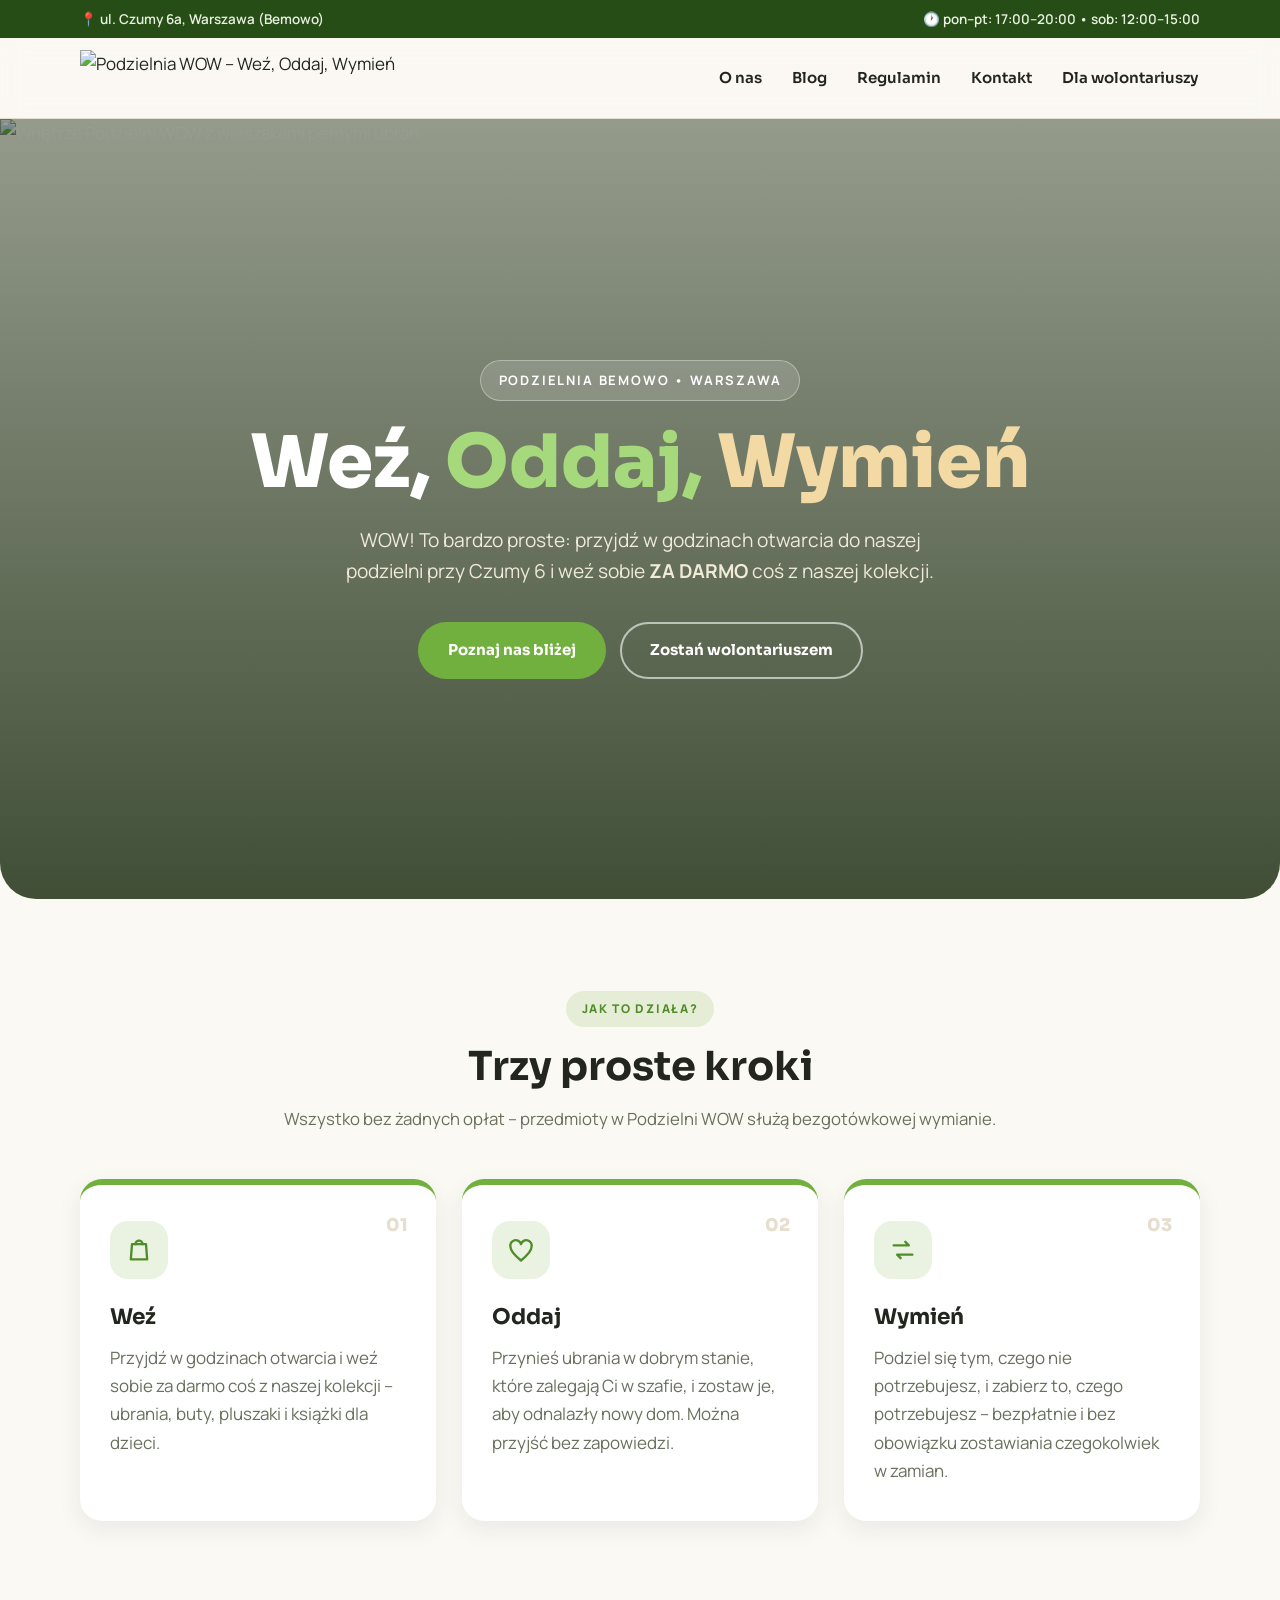
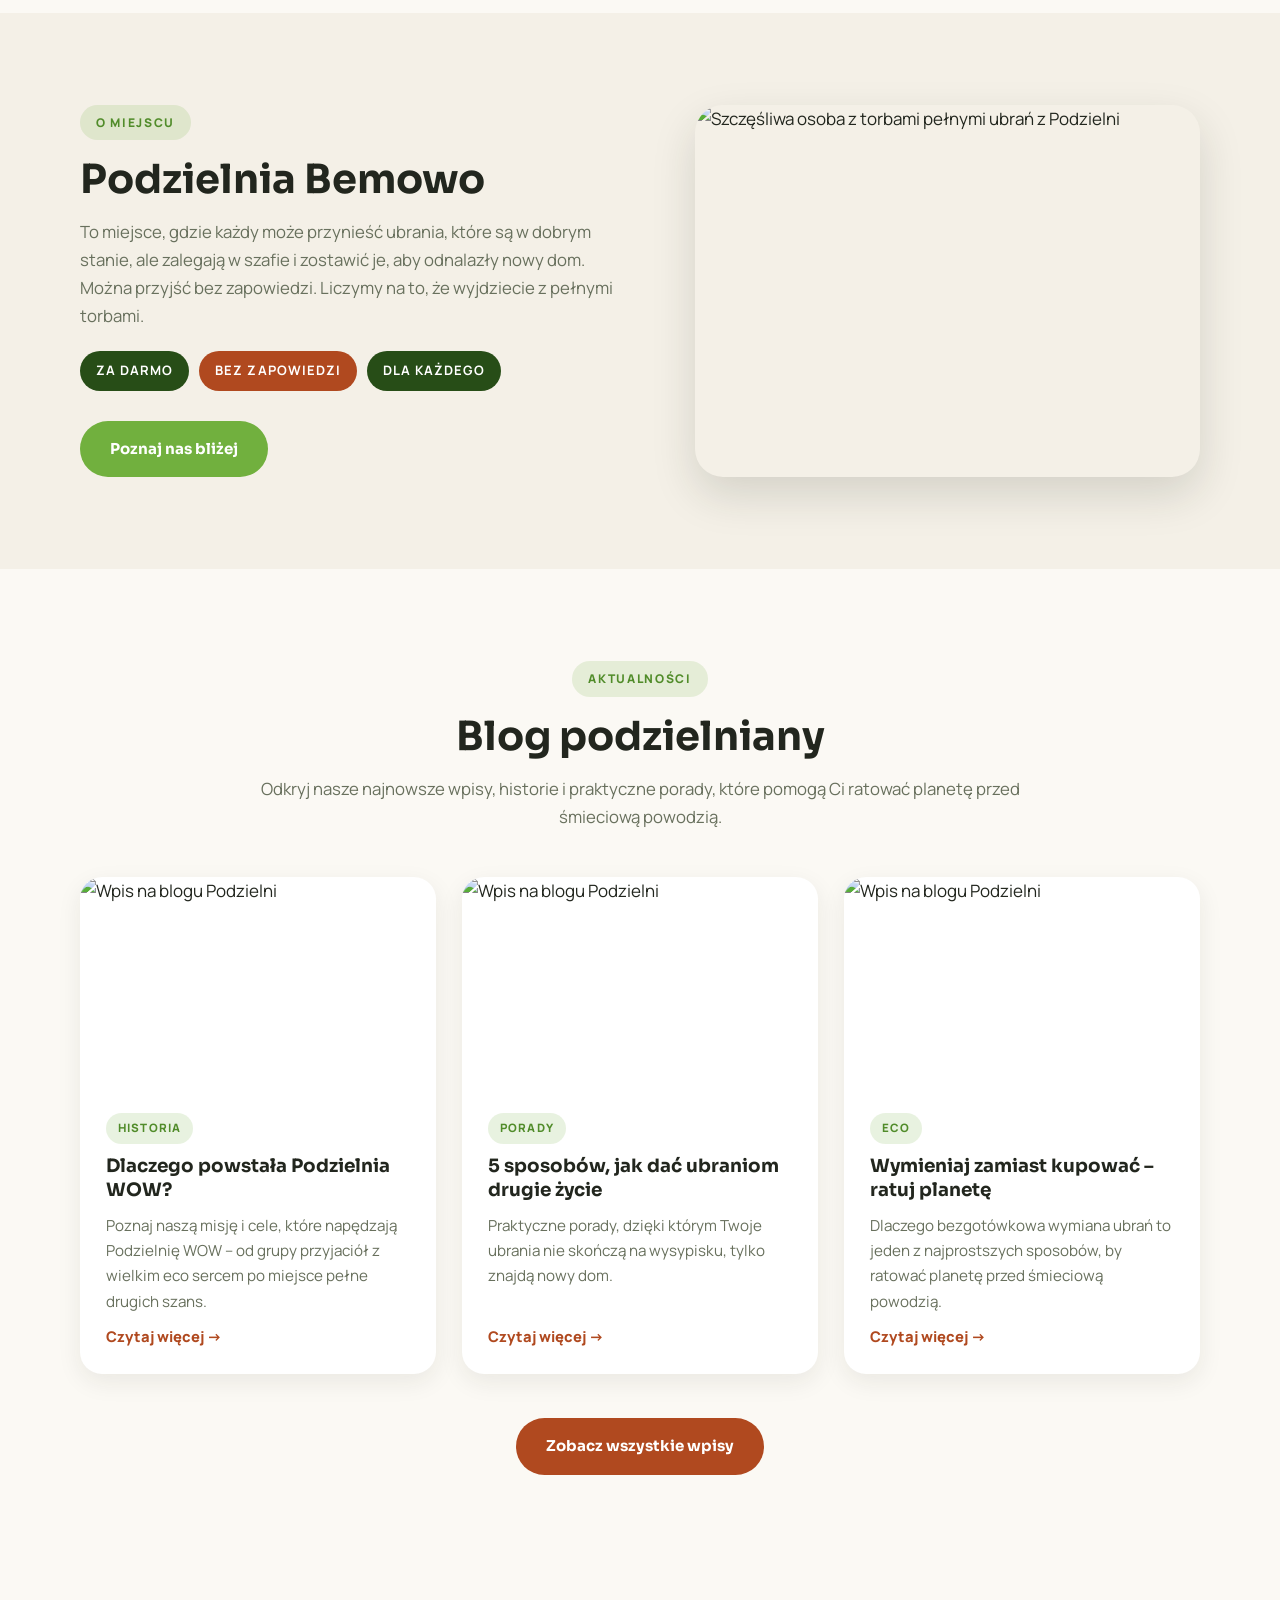
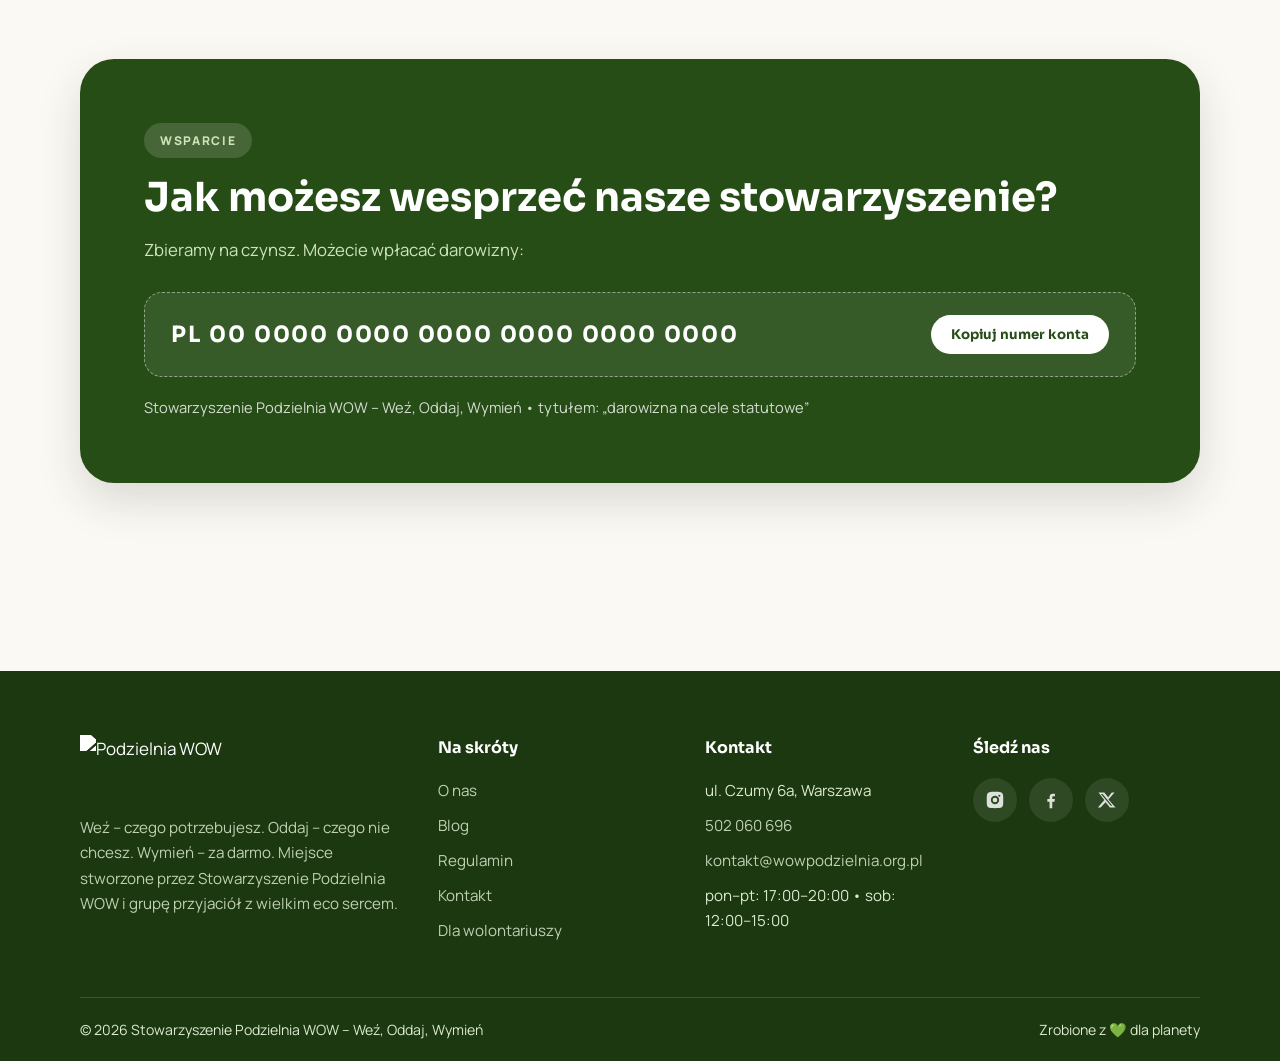
==== index.html @ 97d984e1 "Create index.html" ====
<!DOCTYPE html>
<html lang="pl">
<head>
<meta charset="UTF-8">
<meta name="viewport" content="width=device-width, initial-scale=1.0">
<title>Podzielnia WOW – Weź, Oddaj, Wymień | Warszawa Bemowo</title>
<meta name="description" content="Podzielnia WOW przy ul. Czumy 6 w Warszawie. Przynieś ubrania w dobrym stanie lub weź sobie za darmo coś z naszej kolekcji. Weź, Oddaj, Wymień!">
<meta property="og:title" content="Podzielnia WOW – Weź, Oddaj, Wymień">
<meta property="og:description" content="Wymieniaj się ubraniami za darmo w Warszawie. Ul. Czumy 6a, Bemowo.">
<meta property="og:image" content="Podzielnialogo.png">
<link rel="icon" type="image/png" href="Podzielnialogo.png">
<link rel="preconnect" href="https://fonts.googleapis.com">
<link rel="preconnect" href="https://fonts.gstatic.com" crossorigin>
<link href="https://fonts.googleapis.com/css2?family=Manrope:wght@400;500;600;700;800&family=Sora:wght@400;600;700;800&display=swap" rel="stylesheet">
<link rel="stylesheet" href="style.css">
</head>
<body>

<div class="topbar"><div class="container topbar-inner">
  <span>📍 ul. Czumy 6a, Warszawa (Bemowo)</span>
  <span>🕐 pon–pt: 17:00–20:00 • sob: 12:00–15:00</span>
</div></div>

<header class="header" id="header"><div class="container header-inner">
  <a class="brand" href="index.html"><img src="Podzielnialogo.png" alt="Podzielnia WOW – Weź, Oddaj, Wymień"></a>
  <nav class="nav" id="nav">
    <a href="o-nas.html">O nas</a>
    <a href="blog.html">Blog</a>
    <a href="regulamin.html">Regulamin</a>
    <a href="kontakt.html">Kontakt</a>
    <a href="wolontariusze.html">Dla wolontariuszy</a>
  </nav>
  <button class="burger" id="burger" aria-label="Otwórz menu" aria-expanded="false"><span></span><span></span><span></span></button>
</div></header>

<section class="hero">
  <div class="hero-bg"><img src="pz1.png" alt="Wnętrze Podzielni WOW z wieszakami pełnymi ubrań"></div>
  <div class="hero-content">
    <span class="kicker">Podzielnia Bemowo • Warszawa</span>
    <h1><span class="w1">Weź,</span> <span class="w2">Oddaj,</span> <span class="w3">Wymień</span></h1>
    <p>WOW! To bardzo proste: przyjdź w godzinach otwarcia do naszej podzielni przy Czumy 6 i weź sobie <strong>ZA DARMO</strong> coś z naszej kolekcji.</p>
    <div class="hero-actions">
      <a class="btn btn-green" href="o-nas.html">Poznaj nas bliżej</a>
      <a class="btn btn-ghost" href="wolontariusze.html">Zostań wolontariuszem</a>
    </div>
  </div>
</section>

<section class="section"><div class="container">
  <div class="section-head center" data-reveal>
    <span class="eyebrow">Jak to działa?</span>
    <h2>Trzy proste kroki</h2>
    <p class="lead">Wszystko bez żadnych opłat – przedmioty w Podzielni WOW służą bezgotówkowej wymianie.</p>
  </div>
  <div class="steps">
    <article class="step" data-reveal><span class="no">01</span>
      <div class="ico"><svg viewBox="0 0 24 24" fill="none" stroke-width="2" stroke-linecap="round" stroke-linejoin="round"><path d="M6 7h12l1 13H5L6 7z"/><path d="M9 7a3 3 0 0 1 6 0"/></svg></div>
      <h3>Weź</h3><p>Przyjdź w godzinach otwarcia i weź sobie za darmo coś z naszej kolekcji – ubrania, buty, pluszaki i książki dla dzieci.</p>
    </article>
    <article class="step" data-reveal style="--d:.12s"><span class="no">02</span>
      <div class="ico"><svg viewBox="0 0 24 24" fill="none" stroke-width="2" stroke-linecap="round" stroke-linejoin="round"><path d="M12 21C7 17 3 13.5 3 9.5A4.5 4.5 0 0 1 12 7a4.5 4.5 0 0 1 9 2.5c0 4-4 7.5-9 11.5z"/></svg></div>
      <h3>Oddaj</h3><p>Przynieś ubrania w dobrym stanie, które zalegają Ci w szafie, i zostaw je, aby odnalazły nowy dom. Można przyjść bez zapowiedzi.</p>
    </article>
    <article class="step" data-reveal style="--d:.24s"><span class="no">03</span>
      <div class="ico"><svg viewBox="0 0 24 24" fill="none" stroke-width="2" stroke-linecap="round" stroke-linejoin="round"><path d="M4 8h13l-3-3M20 16H7l3 3"/></svg></div>
      <h3>Wymień</h3><p>Podziel się tym, czego nie potrzebujesz, i zabierz to, czego potrzebujesz – bezpłatnie i bez obowiązku zostawiania czegokolwiek w zamian.</p>
    </article>
  </div>
</div></section>

<section class="section section-alt"><div class="container split">
  <div data-reveal>
    <span class="eyebrow">O miejscu</span>
    <h2>Podzielnia Bemowo</h2>
    <p class="lead">To miejsce, gdzie każdy może przynieść ubrania, które są w dobrym stanie, ale zalegają w szafie i zostawić je, aby odnalazły nowy dom. Można przyjść bez zapowiedzi. Liczymy na to, że wyjdziecie z pełnymi torbami.</p>
    <div class="chips"><span class="chip">ZA DARMO</span><span class="chip t">BEZ ZAPOWIEDZI</span><span class="chip">DLA KAŻDEGO</span></div>
    <a class="btn btn-green" href="o-nas.html">Poznaj nas bliżej</a>
  </div>
  <img src="pz2.png" alt="Szczęśliwa osoba z torbami pełnymi ubrań z Podzielni" data-reveal style="--d:.15s">
</div></section>

<section class="section"><div class="container">
  <div class="section-head center" data-reveal>
    <span class="eyebrow">Aktualności</span>
    <h2>Blog podzielniany</h2>
    <p class="lead">Odkryj nasze najnowsze wpisy, historie i praktyczne porady, które pomogą Ci ratować planetę przed śmieciową powodzią.</p>
  </div>
  <div class="posts">
    <!-- PODMIEŃ poniższe wpisy na własne artykuły -->
    <article class="post" data-reveal><img src="pz5.png" alt="Wpis na blogu Podzielni" loading="lazy">
      <div class="post-body"><span class="tag">Historia</span><h3>Dlaczego powstała Podzielnia WOW?</h3><p>Poznaj naszą misję i cele, które napędzają Podzielnię WOW – od grupy przyjaciół z wielkim eco sercem po miejsce pełne drugich szans.</p><span class="more">Czytaj więcej →</span></div>
    </article>
    <article class="post" data-reveal style="--d:.12s"><img src="pz6.png" alt="Wpis na blogu Podzielni" loading="lazy">
      <div class="post-body"><span class="tag">Porady</span><h3>5 sposobów, jak dać ubraniom drugie życie</h3><p>Praktyczne porady, dzięki którym Twoje ubrania nie skończą na wysypisku, tylko znajdą nowy dom.</p><span class="more">Czytaj więcej →</span></div>
    </article>
    <article class="post" data-reveal style="--d:.24s"><img src="pz7.png" alt="Wpis na blogu Podzielni" loading="lazy">
      <div class="post-body"><span class="tag">Eco</span><h3>Wymieniaj zamiast kupować – ratuj planetę</h3><p>Dlaczego bezgotówkowa wymiana ubrań to jeden z najprostszych sposobów, by ratować planetę przed śmieciową powodzią.</p><span class="more">Czytaj więcej →</span></div>
    </article>
  </div>
  <div style="text-align:center;margin-top:44px" data-reveal><a class="btn btn-terra" href="blog.html">Zobacz wszystkie wpisy</a></div>
</div></section>

<section class="section"><div class="container">
  <div class="donate" data-reveal>
    <span class="eyebrow" style="background:rgba(255,255,255,.14);color:#cfe3bd">Wsparcie</span>
    <h2>Jak możesz wesprzeć nasze stowarzyszenie?</h2>
    <p class="lead">Zbieramy na czynsz. Możecie wpłacać darowizny:</p>
    <div class="account-box">
      <!-- PODMIEŃ na prawdziwy numer konta stowarzyszenia -->
      <span class="account">PL 00 0000 0000 0000 0000 0000 0000</span>
      <button class="copy" id="copyAccount" data-copy="PL 00 0000 0000 0000 0000 0000 0000">Kopiuj numer konta</button>
    </div>
    <p style="margin-top:18px;font-size:.92rem;opacity:.8">Stowarzyszenie Podzielnia WOW – Weź, Oddaj, Wymień • tytułem: „darowizna na cele statutowe”</p>
  </div>
</div></section>

<footer class="footer"><div class="container footer-grid">
  <div><img class="brand-f" src="Podzielnialogo.png" alt="Podzielnia WOW" style="height:64px;margin-bottom:16px;filter:brightness(0) invert(1)">
    <p style="font-size:.95rem;opacity:.85">Weź – czego potrzebujesz. Oddaj – czego nie chcesz. Wymień – za darmo. Miejsce stworzone przez Stowarzyszenie Podzielnia WOW i grupę przyjaciół z wielkim eco sercem.</p>
  </div>
  <div><h4>Na skróty</h4><ul>
    <li><a href="o-nas.html">O nas</a></li><li><a href="blog.html">Blog</a></li>
    <li><a href="regulamin.html">Regulamin</a></li><li><a href="kontakt.html">Kontakt</a></li>
    <li><a href="wolontariusze.html">Dla wolontariuszy</a></li>
  </ul></div>
  <div><h4>Kontakt</h4><ul>
    <li>ul. Czumy 6a, Warszawa</li>
    <li><a href="tel:+48502060696">502 060 696</a></li>
    <li><a href="mailto:kontakt@wowpodzielnia.org.pl">kontakt@wowpodzielnia.org.pl</a></li>
    <li>pon–pt: 17:00–20:00 • sob: 12:00–15:00</li>
  </ul></div>
  <div><h4>Śledź nas</h4><div class="socials">
    <a href="https://www.instagram.com/podzielnia_wow/" target="_blank" rel="noopener" aria-label="Instagram"><svg viewBox="0 0 24 24"><path d="M12 2.2c3.2 0 3.6 0 4.9.1 3.3.1 4.8 1.7 4.9 4.9.1 1.3.1 1.6.1 4.8s0 3.6-.1 4.8c-.1 3.2-1.7 4.8-4.9 4.9-1.3.1-1.6.1-4.9.1s-3.6 0-4.9-.1c-3.3-.1-4.8-1.7-4.9-4.9-.1-1.3-.1-1.6-.1-4.8s0-3.6.1-4.8C2.3 4 3.9 2.4 7.1 2.3c1.3-.1 1.7-.1 4.9-.1zM12 7a5 5 0 1 0 0 10 5 5 0 0 0 0-10zm0 2.2a2.8 2.8 0 1 1 0 5.6 2.8 2.8 0 0 1 0-5.6zm5.2-3.4a1.2 1.2 0 1 0 0 2.4 1.2 1.2 0 0 0 0-2.4z"/></svg></a>
    <a href="https://www.facebook.com/p/Podzielnia-WoW-We%C5%BAOddajWymie%C5%84-61573674189435/" target="_blank" rel="noopener" aria-label="Facebook"><svg viewBox="0 0 24 24"><path d="M13.5 22v-8h2.7l.4-3.1h-3.1V8.9c0-.9.3-1.5 1.6-1.5h1.6V4.6c-.3 0-1.3-.1-2.4-.1-2.4 0-4 1.4-4 4.1v2.3H7.6V14h2.7v8h3.2z"/></svg></a>
    <!-- uzupełnij link do X/Twitter, jeśli posiadacie -->
    <a href="#" aria-label="X"><svg viewBox="0 0 24 24"><path d="M17.7 3H21l-7.3 8.3L22.2 21h-6.7l-5.2-6.2L4.3 21H1l7.8-8.9L1.8 3h6.9l4.7 5.6L17.7 3zm-1.2 16h1.9L6.7 4.9H4.7L16.5 19z"/></svg></a>
  </div></div>
</div>
<div class="container footer-bottom">
  <span>© <span id="year"></span> Stowarzyszenie Podzielnia WOW – Weź, Oddaj, Wymień</span>
  <span>Zrobione z 💚 dla planety</span>
</div></footer>

<script src="script.js"></script>
</body>
      </html>
---- style.css ----
/* ============ PODZIELNIA WOW – style.css ============ */
:root{
  --green:#71b03e; --green-dark:#518c2a; --green-deep:#274d17;
  --terra:#b0491f; --terra-dark:#8c3717;
  --ink:#22261e; --muted:#68705d;
  --cream:#f4f0e7; --paper:#fbf9f4; --card:#ffffff; --line:#e6dfcf;
  --r:22px; --sh:0 8px 24px rgba(34,38,30,.08); --sh-lg:0 18px 44px rgba(34,38,30,.15);
  --head:'Sora',system-ui,sans-serif; --body:'Manrope',system-ui,sans-serif;
}
*{margin:0;padding:0;box-sizing:border-box}
html{scroll-behavior:smooth}
body{font-family:var(--body);font-size:17px;line-height:1.65;color:var(--ink);background:var(--paper)}
body.no-scroll{overflow:hidden}
img{max-width:100%;display:block}
a{color:inherit;text-decoration:none}
ul,ol{list-style:none}
.container{width:min(1120px,92%);margin:0 auto}
:focus-visible{outline:3px solid var(--green);outline-offset:3px;border-radius:6px}

/* --- pasek górny --- */
.topbar{background:var(--green-deep);color:#e9f2e0;font-size:13.5px;font-weight:600}
.topbar-inner{display:flex;justify-content:space-between;gap:14px;padding:8px 0;flex-wrap:wrap}

/* --- nagłówek --- */
.header{position:sticky;top:0;z-index:60;background:rgba(251,249,244,.86);backdrop-filter:blur(12px);border-bottom:1px solid var(--line);transition:box-shadow .3s}
.header.scrolled{box-shadow:var(--sh)}
.header-inner{display:flex;align-items:center;justify-content:space-between;gap:20px;padding:12px 0}
.brand img{height:56px;width:auto}
.nav{display:flex;gap:26px;align-items:center}
.nav a{font-family:var(--head);font-weight:600;font-size:15px;position:relative;padding:6px 2px}
.nav a::after{content:"";position:absolute;left:0;bottom:0;height:3px;width:100%;border-radius:3px;background:var(--green);transform:scaleX(0);transform-origin:left;transition:transform .3s}
.nav a:hover::after,.nav a.active::after{transform:scaleX(1)}
.nav a.active{color:var(--green-dark)}
.burger{display:none;background:none;border:0;cursor:pointer;width:44px;height:44px;position:relative;z-index:70}
.burger span{position:absolute;left:10px;right:10px;height:3px;border-radius:3px;background:var(--ink);transition:.35s}
.burger span:nth-child(1){top:14px}.burger span:nth-child(2){top:21px}.burger span:nth-child(3){top:28px}
.burger.active span:nth-child(1){top:21px;transform:rotate(45deg)}
.burger.active span:nth-child(2){opacity:0}
.burger.active span:nth-child(3){top:21px;transform:rotate(-45deg)}

/* --- przyciski --- */
.btn{display:inline-flex;align-items:center;gap:10px;padding:14px 28px;border-radius:999px;border:2px solid transparent;font-family:var(--head);font-weight:700;font-size:15px;cursor:pointer;transition:.25s}
.btn:hover{transform:translateY(-3px)}
.btn-green{background:var(--green);color:#fff}.btn-green:hover{background:var(--green-dark);box-shadow:0 12px 26px rgba(81,140,42,.35)}
.btn-light{background:#fff;color:var(--ink)}.btn-light:hover{box-shadow:0 12px 26px rgba(0,0,0,.25)}
.btn-terra{background:var(--terra);color:#fff}.btn-terra:hover{background:var(--terra-dark);box-shadow:0 12px 26px rgba(176,73,31,.35)}
.btn-ghost{border-color:rgba(255,255,255,.6);color:#fff}.btn-ghost:hover{background:rgba(255,255,255,.12)}

/* --- hero --- */
.hero{position:relative;min-height:min(88vh,780px);display:grid;place-items:center;color:#fff;overflow:hidden;border-radius:0 0 36px 36px}
.hero-bg,.page-hero-bg{position:absolute;inset:0}
.hero-bg img,.page-hero-bg img{width:100%;height:100%;object-fit:cover}
.hero::after,.page-hero::after{content:"";position:absolute;inset:0;background:linear-gradient(180deg,rgba(24,41,13,.45),rgba(24,41,13,.82))}
.hero-content{position:relative;z-index:2;text-align:center;padding:110px 20px 90px;max-width:860px}
.kicker{display:inline-block;background:rgba(255,255,255,.14);border:1px solid rgba(255,255,255,.35);backdrop-filter:blur(6px);padding:9px 18px;border-radius:999px;font-weight:700;font-size:13px;letter-spacing:.14em;text-transform:uppercase;margin-bottom:22px}
.hero h1{font-family:var(--head);font-weight:800;font-size:clamp(2.6rem,7vw,4.6rem);line-height:1.08;margin-bottom:22px}
.hero h1 .w2{color:#a5d97c}.hero h1 .w3{color:#f3d9a4}
.hero p{font-size:clamp(1rem,2vw,1.2rem);max-width:640px;margin:0 auto 34px;color:#f0ead9}
.hero-actions{display:flex;gap:14px;justify-content:center;flex-wrap:wrap}

/* --- nagłówki stron podstron --- */
.page-hero{position:relative;color:#fff;overflow:hidden}
.page-hero::after{background:linear-gradient(120deg,rgba(39,77,23,.92),rgba(39,77,23,.72))}
.page-hero .container{position:relative;z-index:2;padding:96px 0 64px}
.page-hero h1{font-family:var(--head);font-weight:800;font-size:clamp(2rem,5vw,3.2rem);margin-bottom:12px}
.page-hero p{max-width:680px;color:#eaf3df;font-size:1.05rem}

/* --- sekcje --- */
.section{padding:92px 0}
.section-alt{background:var(--cream)}
.section-head{max-width:760px;margin-bottom:46px}
.section-head.center{margin-left:auto;margin-right:auto;text-align:center}
.eyebrow{display:inline-block;background:rgba(113,176,62,.16);color:var(--green-dark);font-weight:800;letter-spacing:.14em;text-transform:uppercase;font-size:12px;padding:8px 16px;border-radius:999px;margin-bottom:16px}
h2{font-family:var(--head);font-weight:700;font-size:clamp(1.7rem,3.6vw,2.5rem);line-height:1.2;margin-bottom:14px}
.lead{color:var(--muted);font-size:1.05rem}

/* --- karty kroków Weź/Oddaj/Wymień --- */
.steps{display:grid;grid-template-columns:repeat(3,1fr);gap:26px}
.step{background:var(--card);border-radius:var(--r);padding:36px 30px;box-shadow:var(--sh);border-top:6px solid var(--green);transition:.3s;position:relative}
.step:hover{transform:translateY(-8px);box-shadow:var(--sh-lg)}
.step .ico{width:58px;height:58px;border-radius:18px;background:rgba(113,176,62,.15);display:grid;place-items:center;margin-bottom:20px}
.step .ico svg{width:28px;height:28px;stroke:var(--green-dark)}
.step h3{font-family:var(--head);font-size:1.35rem;margin-bottom:10px}
.step p{color:var(--muted)}
.step .no{position:absolute;top:26px;right:28px;font-family:var(--head);font-weight:800;font-size:1.1rem;color:var(--line)}

/* --- split (tekst + zdjęcie) --- */
.split{display:grid;grid-template-columns:1.05fr .95fr;gap:56px;align-items:center}
.split img{border-radius:28px;box-shadow:var(--sh-lg);width:100%;height:100%;object-fit:cover;max-height:520px}
.chips{display:flex;gap:10px;flex-wrap:wrap;margin:22px 0 30px}
.chip{background:var(--green-deep);color:#fff;font-weight:700;font-size:13px;letter-spacing:.08em;padding:9px 16px;border-radius:999px}
.chip.t{background:var(--terra)}

/* --- blog --- */
.posts{display:grid;grid-template-columns:repeat(3,1fr);gap:26px}
.post{background:var(--card);border-radius:var(--r);overflow:hidden;box-shadow:var(--sh);transition:.3s;display:flex;flex-direction:column}
.post:hover{transform:translateY(-8px);box-shadow:var(--sh-lg)}
.post img{height:210px;width:100%;object-fit:cover}
.post-body{padding:26px;display:flex;flex-direction:column;gap:10px;flex:1}
.tag{align-self:flex-start;background:rgba(113,176,62,.16);color:var(--green-dark);font-weight:800;font-size:11.5px;letter-spacing:.1em;text-transform:uppercase;padding:6px 12px;border-radius:999px}
.post h3{font-family:var(--head);font-size:1.15rem;line-height:1.35}
.post p{color:var(--muted);font-size:.95rem}
.post .more{margin-top:auto;font-weight:800;color:var(--terra);font-size:.92rem}

/* --- darowizny --- */
.donate{background:var(--green-deep);color:#fff;border-radius:34px;padding:clamp(36px,6vw,64px);box-shadow:var(--sh-lg)}
.donate h2{color:#fff}
.donate .lead{color:#cfe3bd}
.account-box{margin-top:28px;background:rgba(255,255,255,.08);border:1.5px dashed rgba(255,255,255,.45);border-radius:18px;padding:22px 26px;display:flex;align-items:center;justify-content:space-between;gap:18px;flex-wrap:wrap}
.account{font-family:var(--head);font-weight:700;letter-spacing:.08em;font-size:clamp(1rem,2.6vw,1.4rem)}
.copy{background:#fff;color:var(--green-deep);border:0;border-radius:999px;padding:11px 20px;font-family:var(--head);font-weight:700;cursor:pointer;transition:.25s}
.copy:hover{transform:translateY(-2px)}

/* --- regulamin --- */
.toc{display:flex;flex-wrap:wrap;gap:10px;margin-bottom:40px}
.toc a{border:1.5px solid var(--line);background:#fff;border-radius:999px;padding:9px 18px;font-weight:700;font-size:13.5px;transition:.25s}
.toc a:hover{background:var(--green);border-color:var(--green);color:#fff}
.law{background:#fff;border-radius:var(--r);box-shadow:var(--sh);padding:clamp(26px,4vw,40px);margin-bottom:24px;scroll-margin-top:110px}
.law h3{font-family:var(--head);color:var(--green-dark);font-size:1.15rem;margin-bottom:18px;display:flex;gap:12px;align-items:baseline}
.law h3 .par{color:var(--terra);font-weight:800}
.law p{margin-bottom:14px}
.law ol{padding-left:24px;display:grid;gap:10px;list-style:decimal}
.law ol.abc{list-style:lower-latin}
.law li::marker{font-weight:800;color:var(--green-dark)}
.callout{background:#fff6ec;border-left:5px solid var(--terra);padding:14px 18px;border-radius:12px;font-weight:700;margin:14px 0}

/* --- wolontariusze --- */
.timeline{display:grid;gap:18px}
.tstep{display:flex;gap:20px;background:#fff;border-radius:var(--r);box-shadow:var(--sh);padding:26px 28px;transition:.3s}
.tstep:hover{transform:translateX(8px)}
.num{flex:0 0 46px;height:46px;border-radius:50%;background:var(--green);color:#fff;display:grid;place-items:center;font-family:var(--head);font-weight:800;font-size:1.1rem}
.tstep b{color:var(--green-dark)}
.guests{display:grid;grid-template-columns:1fr 1fr;gap:18px}
.guest{background:#fff;border-radius:18px;box-shadow:var(--sh);padding:22px 24px;display:flex;gap:14px;font-size:.97rem}
.guest::before{content:"";flex:0 0 12px;height:12px;margin-top:6px;border-radius:50%;background:var(--green)}
.duo{display:grid;grid-template-columns:1fr 1fr;gap:18px;margin-top:22px}
.duo-card{background:rgba(113,176,62,.12);border-radius:18px;padding:24px 26px}
.duo-card h4{font-family:var(--head);margin-bottom:8px;color:var(--green-dark)}
.tip{background:#fff6ec;border-left:5px solid var(--terra);border-radius:14px;padding:18px 22px;margin-top:26px;font-weight:600}
.qa-cards{display:grid;gap:14px}
.qa{background:#fff;border-radius:18px;box-shadow:var(--sh);padding:22px 26px}
.qa h4{font-family:var(--head);margin-bottom:8px}
.qa p{color:var(--muted);font-size:.96rem}
.vol-img{border-radius:28px;box-shadow:var(--sh-lg);margin:56px auto;max-height:420px;width:100%;object-fit:cover}

/* --- FAQ accordion --- */
.faq{background:#fff;border-radius:18px;box-shadow:var(--sh);margin-bottom:14px;overflow:hidden}
.faq summary{cursor:pointer;padding:20px 26px;font-family:var(--head);font-weight:700;display:flex;justify-content:space-between;align-items:center;gap:16px;list-style:none}
.faq summary::-webkit-details-marker{display:none}
.faq .icon{flex:0 0 34px;height:34px;border-radius:50%;background:rgba(113,176,62,.16);color:var(--green-dark);display:grid;place-items:center;font-size:20px;font-weight:800;transition:.3s}
.faq[open] .icon{transform:rotate(45deg);background:var(--green);color:#fff}
.faq-body{padding:0 26px 24px;color:var(--muted)}

/* --- kontakt --- */
.contact-grid{display:grid;grid-template-columns:repeat(2,1fr);gap:22px}
.c-card{background:#fff;border-radius:var(--r);box-shadow:var(--sh);padding:30px;transition:.3s}
.c-card:hover{transform:translateY(-6px);box-shadow:var(--sh-lg)}
.c-card .ico{width:52px;height:52px;border-radius:16px;background:rgba(113,176,62,.15);display:grid;place-items:center;font-size:24px;margin-bottom:16px}
.c-card h3{font-family:var(--head);font-size:1.1rem;margin-bottom:10px}
.c-card a{color:var(--terra);font-weight:700}
.hours{width:100%;border-collapse:collapse;font-size:.96rem}
.hours td{padding:7px 0;border-bottom:1px dashed var(--line)}
.hours td:last-child{text-align:right;font-weight:800;color:var(--green-dark)}
.map{border-radius:28px;overflow:hidden;box-shadow:var(--sh-lg);margin-top:44px}
.map iframe{width:100%;height:420px;border:0;display:block}

/* --- CTA duże --- */
.cta{position:relative;border-radius:34px;overflow:hidden;color:#fff;box-shadow:var(--sh-lg)}
.cta img{position:absolute;inset:0;width:100%;height:100%;object-fit:cover}
.cta::after{content:"";position:absolute;inset:0;background:linear-gradient(120deg,rgba(24,41,13,.88),rgba(24,41,13,.55))}
.cta-inner{position:relative;z-index:2;padding:clamp(40px,6vw,72px);text-align:center}
.cta h2{color:#fff}

/* --- stopka --- */
.footer{background:#1c3810;color:#dcead0;margin-top:96px}
.footer-grid{display:grid;grid-template-columns:1.4fr 1fr 1fr 1fr;gap:40px;padding:64px 0 44px}
.footer h4{font-family:var(--head);color:#fff;margin-bottom:16px;font-size:1rem}
.footer a{opacity:.85}.footer a:hover{opacity:1;color:#a5d97c}
.footer li{margin-bottom:10px;font-size:.95rem}
.footer .brand-f img{height:64px;margin-bottom:16px;filter:brightness(0) invert(1)}
.socials{display:flex;gap:12px}
.socials a{width:44px;height:44px;border-radius:50%;background:rgba(255,255,255,.1);display:grid;place-items:center;transition:.25s}
.socials a:hover{background:var(--green);transform:translateY(-3px)}
.socials svg{width:20px;height:20px;fill:#fff}
.footer-bottom{border-top:1px solid rgba(255,255,255,.14);padding:20px 0;font-size:.88rem;display:flex;justify-content:space-between;gap:12px;flex-wrap:wrap}

/* --- animacje --- */
[data-reveal]{opacity:0;transform:translateY(26px);transition:opacity .7s ease var(--d,0s),transform .7s ease var(--d,0s)}
[data-reveal].revealed{opacity:1;transform:none}
@media (prefers-reduced-motion:reduce){[data-reveal]{transition:none;opacity:1;transform:none}}

/* --- responsywność --- */
@media (max-width:960px){
  .burger{display:block}
  .nav{position:fixed;inset:0;background:var(--cream);flex-direction:column;justify-content:center;gap:8px;transform:translateY(-102%);transition:transform .45s cubic-bezier(.7,0,.3,1);z-index:65}
  .nav.open{transform:none}
  .nav a{font-size:1.7rem;padding:14px 0}
  .steps,.posts{grid-template-columns:1fr}
  .split,.guests,.duo,.contact-grid{grid-template-columns:1fr}
  .footer-grid{grid-template-columns:1fr 1fr}
}
@media (max-width:560px){
  .topbar-inner{justify-content:center;text-align:center}
  .topbar-inner span:last-child{display:none}
  .section{padding:64px 0}
  .footer-grid{grid-template-columns:1fr}
                                                                            }
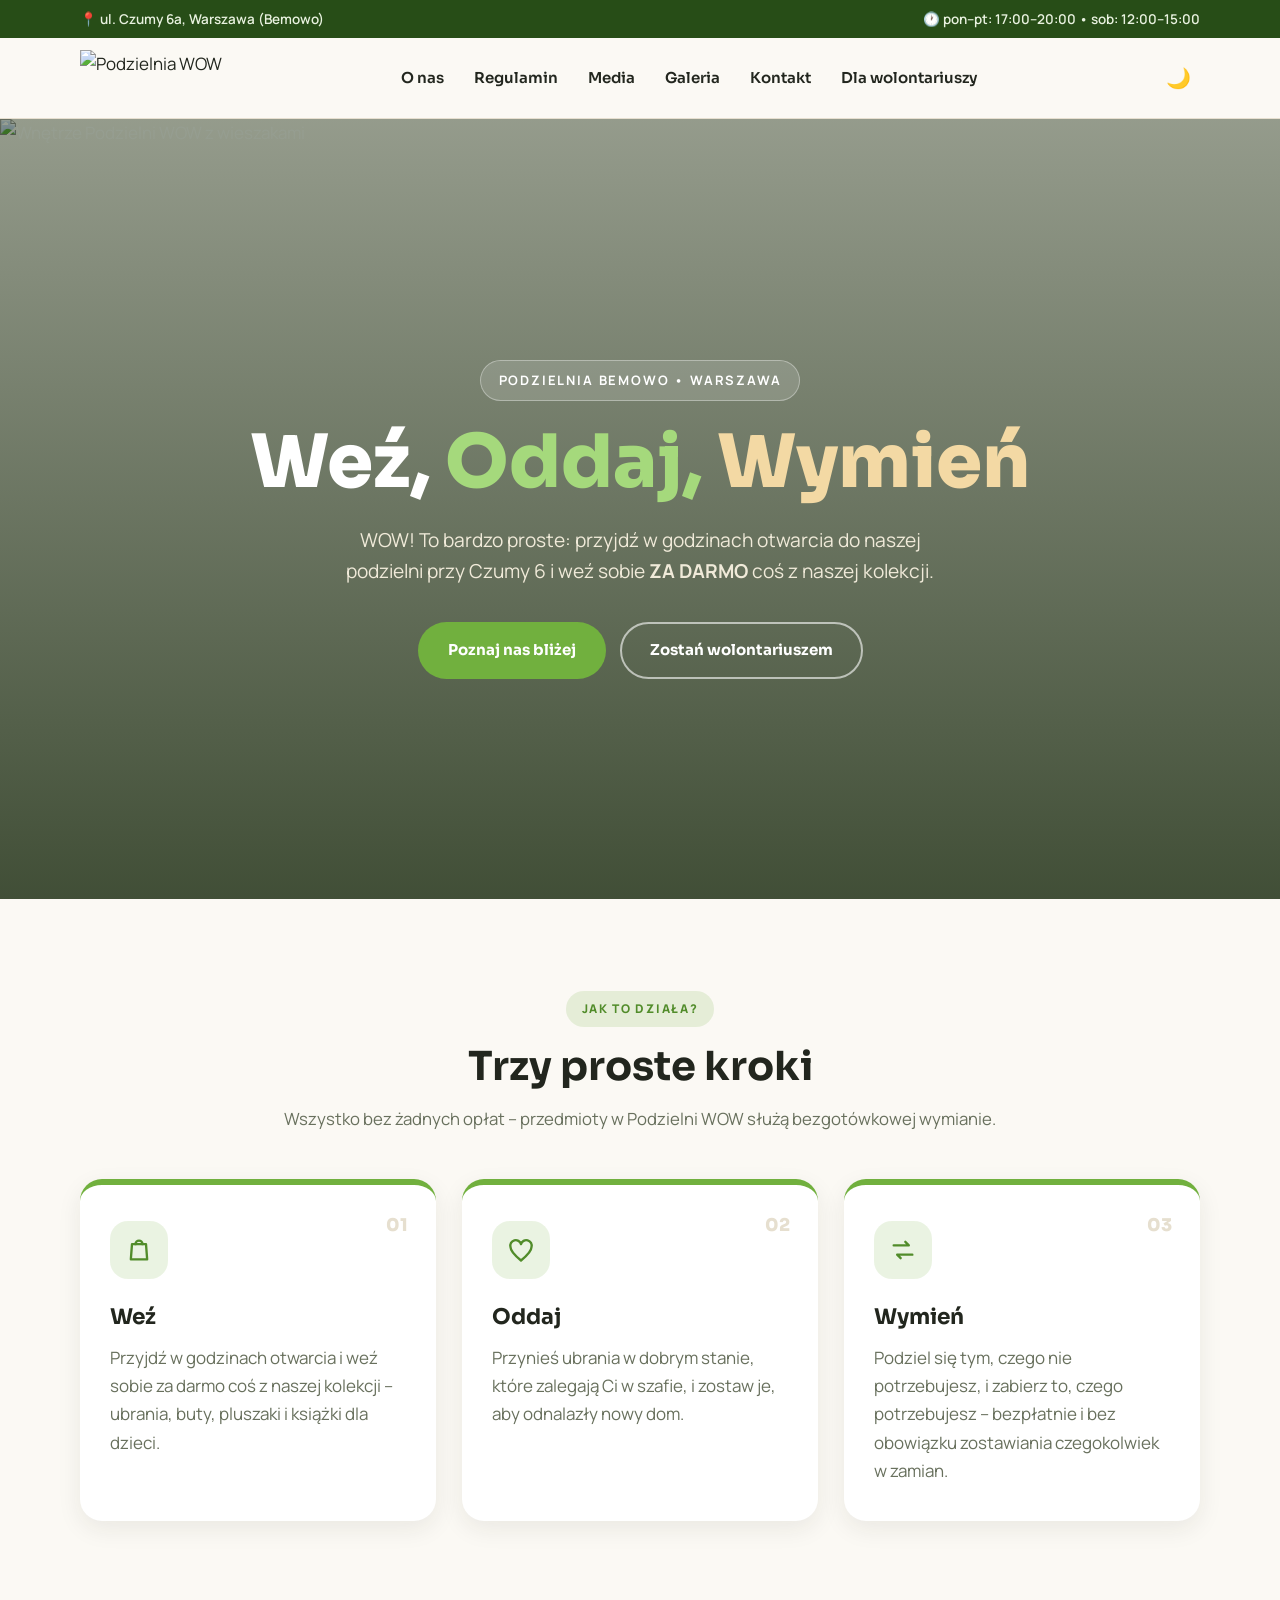
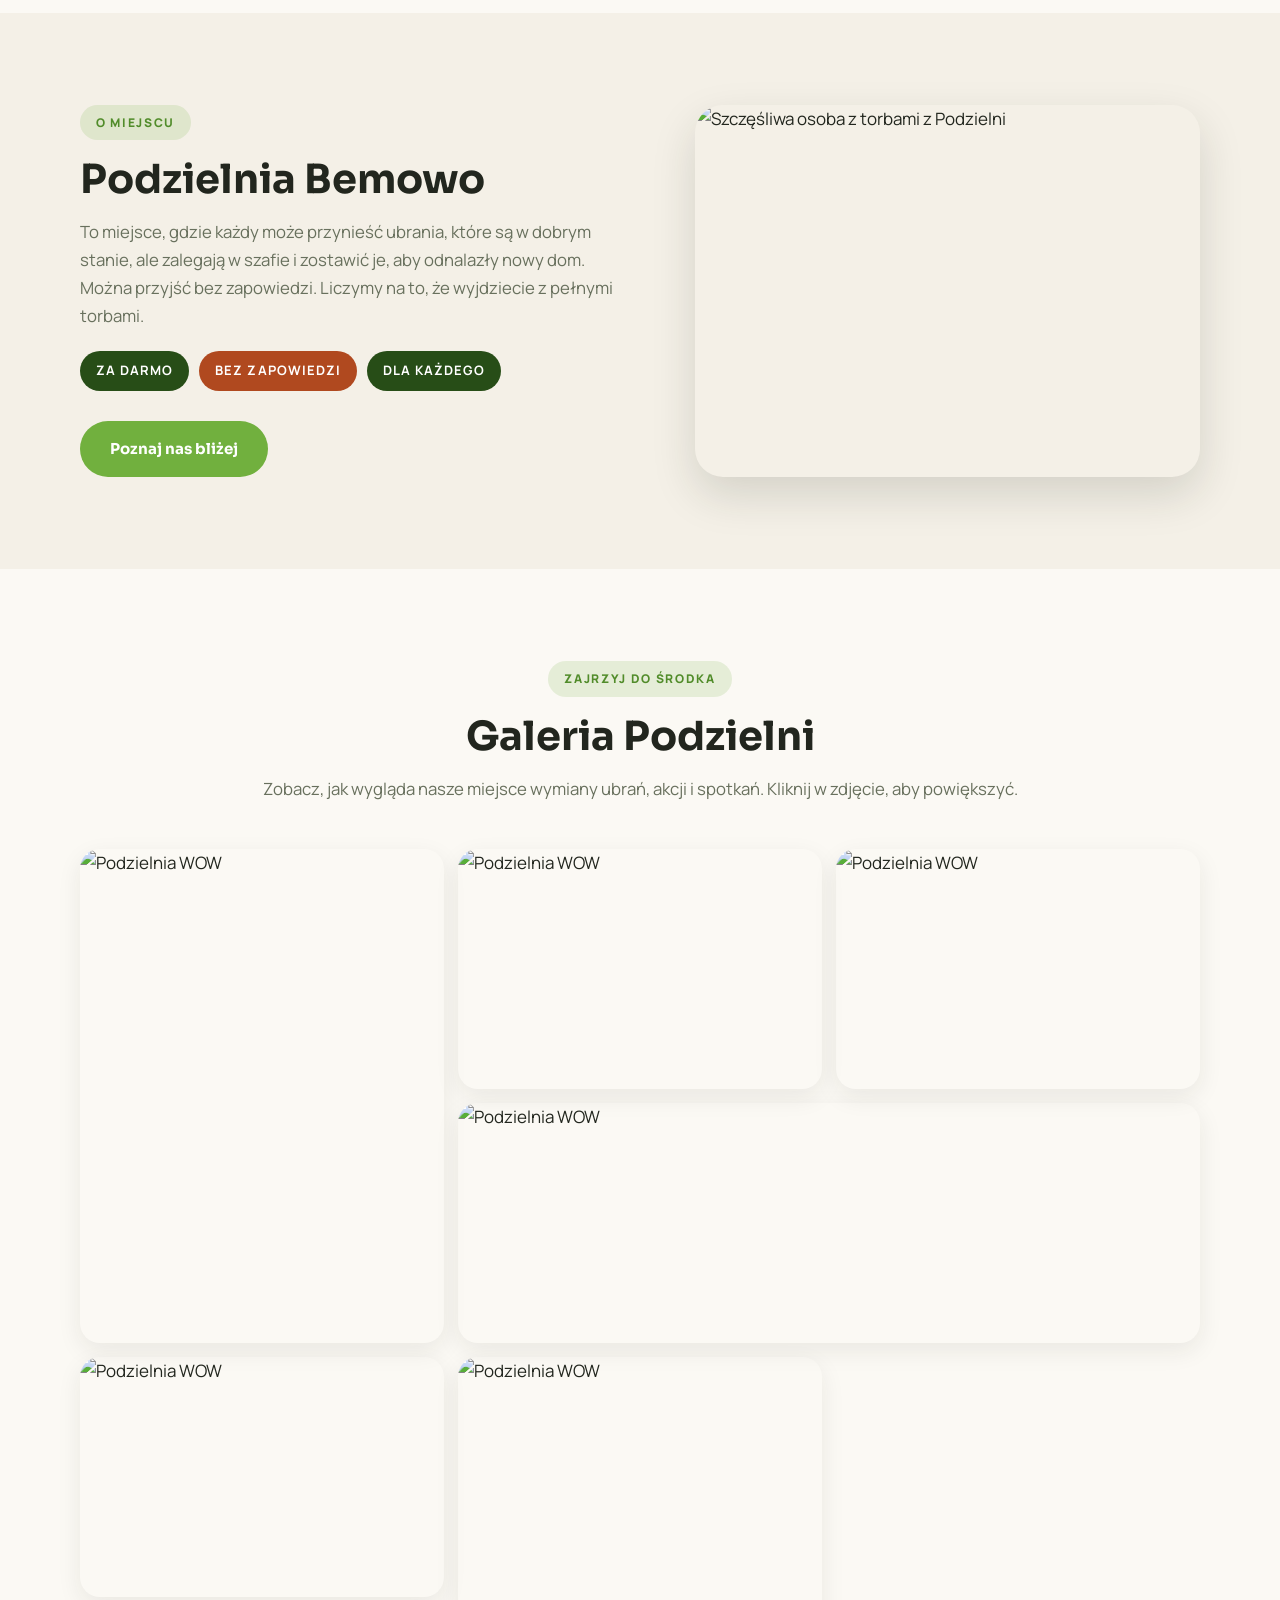
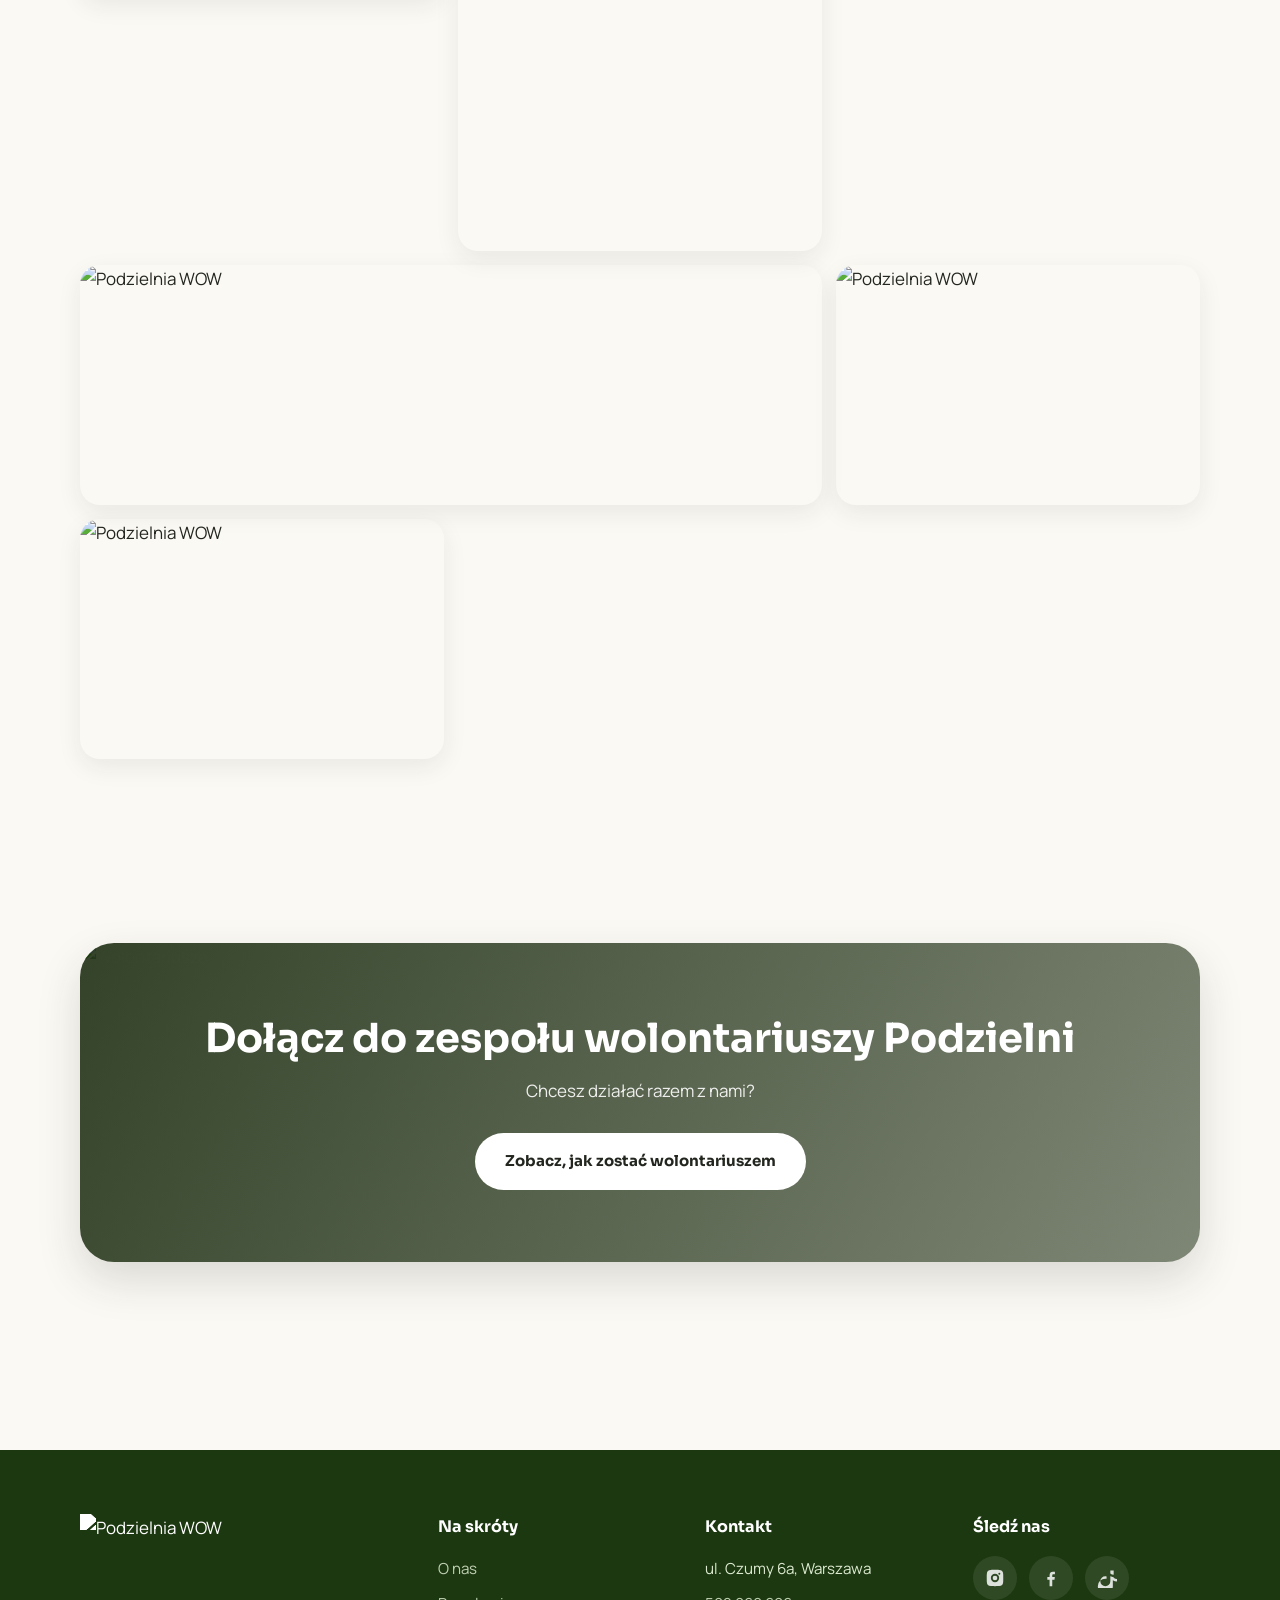
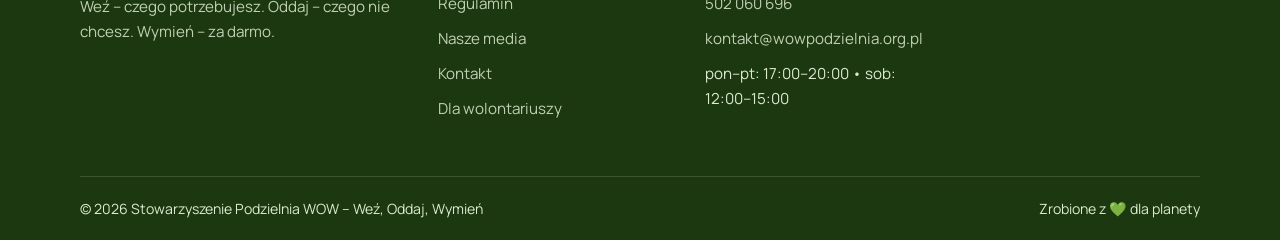
==== commit 36916a4c: "Update index.html" ====
--- a/index.html
+++ b/index.html
@@ -4,10 +4,7 @@
 <meta charset="UTF-8">
 <meta name="viewport" content="width=device-width, initial-scale=1.0">
 <title>Podzielnia WOW – Weź, Oddaj, Wymień | Warszawa Bemowo</title>
-<meta name="description" content="Podzielnia WOW przy ul. Czumy 6 w Warszawie. Przynieś ubrania w dobrym stanie lub weź sobie za darmo coś z naszej kolekcji. Weź, Oddaj, Wymień!">
-<meta property="og:title" content="Podzielnia WOW – Weź, Oddaj, Wymień">
-<meta property="og:description" content="Wymieniaj się ubraniami za darmo w Warszawie. Ul. Czumy 6a, Bemowo.">
-<meta property="og:image" content="Podzielnialogo.png">
+<meta name="description" content="Podzielnia WOW przy ul. Czumy 6 w Warszawie. Przynieś ubrania w dobrym stanie lub weź sobie za darmo coś z naszej kolekcji.">
 <link rel="icon" type="image/png" href="Podzielnialogo.png">
 <link rel="preconnect" href="https://fonts.googleapis.com">
 <link rel="preconnect" href="https://fonts.gstatic.com" crossorigin>
@@ -22,19 +19,23 @@
 </div></div>
 
 <header class="header" id="header"><div class="container header-inner">
-  <a class="brand" href="index.html"><img src="Podzielnialogo.png" alt="Podzielnia WOW – Weź, Oddaj, Wymień"></a>
+  <a class="brand" href="index.html"><img src="Podzielnialogo.png" alt="Podzielnia WOW"></a>
   <nav class="nav" id="nav">
     <a href="o-nas.html">O nas</a>
-    <a href="blog.html">Blog</a>
     <a href="regulamin.html">Regulamin</a>
+    <a href="media.html">Media</a>
+    <a href="#galeria">Galeria</a>
     <a href="kontakt.html">Kontakt</a>
     <a href="wolontariusze.html">Dla wolontariuszy</a>
   </nav>
-  <button class="burger" id="burger" aria-label="Otwórz menu" aria-expanded="false"><span></span><span></span><span></span></button>
+  <div class="nav-tools">
+    <button class="theme-toggle" id="themeToggle" aria-label="Przełącz tryb ciemny"><span id="themeIcon">🌙</span></button>
+    <button class="burger" id="burger" aria-label="Otwórz menu" aria-expanded="false"><span></span><span></span><span></span></button>
+  </div>
 </div></header>
 
 <section class="hero">
-  <div class="hero-bg"><img src="pz1.png" alt="Wnętrze Podzielni WOW z wieszakami pełnymi ubrań"></div>
+  <div class="hero-bg"><img src="pz1.png" alt="Wnętrze Podzielni WOW z wieszakami"></div>
   <div class="hero-content">
     <span class="kicker">Podzielnia Bemowo • Warszawa</span>
     <h1><span class="w1">Weź,</span> <span class="w2">Oddaj,</span> <span class="w3">Wymień</span></h1>
@@ -59,7 +60,7 @@
     </article>
     <article class="step" data-reveal style="--d:.12s"><span class="no">02</span>
       <div class="ico"><svg viewBox="0 0 24 24" fill="none" stroke-width="2" stroke-linecap="round" stroke-linejoin="round"><path d="M12 21C7 17 3 13.5 3 9.5A4.5 4.5 0 0 1 12 7a4.5 4.5 0 0 1 9 2.5c0 4-4 7.5-9 11.5z"/></svg></div>
-      <h3>Oddaj</h3><p>Przynieś ubrania w dobrym stanie, które zalegają Ci w szafie, i zostaw je, aby odnalazły nowy dom. Można przyjść bez zapowiedzi.</p>
+      <h3>Oddaj</h3><p>Przynieś ubrania w dobrym stanie, które zalegają Ci w szafie, i zostaw je, aby odnalazły nowy dom.</p>
     </article>
     <article class="step" data-reveal style="--d:.24s"><span class="no">03</span>
       <div class="ico"><svg viewBox="0 0 24 24" fill="none" stroke-width="2" stroke-linecap="round" stroke-linejoin="round"><path d="M4 8h13l-3-3M20 16H7l3 3"/></svg></div>
@@ -76,51 +77,55 @@
     <div class="chips"><span class="chip">ZA DARMO</span><span class="chip t">BEZ ZAPOWIEDZI</span><span class="chip">DLA KAŻDEGO</span></div>
     <a class="btn btn-green" href="o-nas.html">Poznaj nas bliżej</a>
   </div>
-  <img src="pz2.png" alt="Szczęśliwa osoba z torbami pełnymi ubrań z Podzielni" data-reveal style="--d:.15s">
+  <img src="pz2.png" alt="Szczęśliwa osoba z torbami z Podzielni" data-reveal style="--d:.15s">
 </div></section>
 
-<section class="section"><div class="container">
+<section class="section" id="galeria"><div class="container">
   <div class="section-head center" data-reveal>
-    <span class="eyebrow">Aktualności</span>
-    <h2>Blog podzielniany</h2>
-    <p class="lead">Odkryj nasze najnowsze wpisy, historie i praktyczne porady, które pomogą Ci ratować planetę przed śmieciową powodzią.</p>
+    <span class="eyebrow">Zajrzyj do środka</span>
+    <h2>Galeria Podzielni</h2>
+    <p class="lead">Zobacz, jak wygląda nasze miejsce wymiany ubrań, akcji i spotkań. Kliknij w zdjęcie, aby powiększyć.</p>
   </div>
-  <div class="posts">
-    <!-- PODMIEŃ poniższe wpisy na własne artykuły -->
-    <article class="post" data-reveal><img src="pz5.png" alt="Wpis na blogu Podzielni" loading="lazy">
-      <div class="post-body"><span class="tag">Historia</span><h3>Dlaczego powstała Podzielnia WOW?</h3><p>Poznaj naszą misję i cele, które napędzają Podzielnię WOW – od grupy przyjaciół z wielkim eco sercem po miejsce pełne drugich szans.</p><span class="more">Czytaj więcej →</span></div>
-    </article>
-    <article class="post" data-reveal style="--d:.12s"><img src="pz6.png" alt="Wpis na blogu Podzielni" loading="lazy">
-      <div class="post-body"><span class="tag">Porady</span><h3>5 sposobów, jak dać ubraniom drugie życie</h3><p>Praktyczne porady, dzięki którym Twoje ubrania nie skończą na wysypisku, tylko znajdą nowy dom.</p><span class="more">Czytaj więcej →</span></div>
-    </article>
-    <article class="post" data-reveal style="--d:.24s"><img src="pz7.png" alt="Wpis na blogu Podzielni" loading="lazy">
-      <div class="post-body"><span class="tag">Eco</span><h3>Wymieniaj zamiast kupować – ratuj planetę</h3><p>Dlaczego bezgotówkowa wymiana ubrań to jeden z najprostszych sposobów, by ratować planetę przed śmieciową powodzią.</p><span class="more">Czytaj więcej →</span></div>
-    </article>
+  <div class="gallery">
+    <div class="gallery-item" data-reveal><img src="pz1.png" alt="Podzielnia WOW"></div>
+    <div class="gallery-item" data-reveal style="--d:.06s"><img src="pz2.png" alt="Podzielnia WOW"></div>
+    <div class="gallery-item" data-reveal style="--d:.12s"><img src="pz3.png" alt="Podzielnia WOW"></div>
+    <div class="gallery-item" data-reveal style="--d:.18s"><img src="pz4.png" alt="Podzielnia WOW"></div>
+    <div class="gallery-item" data-reveal style="--d:.24s"><img src="pz5.png" alt="Podzielnia WOW"></div>
+    <div class="gallery-item" data-reveal style="--d:.3s"><img src="pz6.png" alt="Podzielnia WOW"></div>
+    <div class="gallery-item" data-reveal style="--d:.36s"><img src="pz7.png" alt="Podzielnia WOW"></div>
+    <div class="gallery-item" data-reveal style="--d:.42s"><img src="pz8.png" alt="Podzielnia WOW"></div>
+    <div class="gallery-item" data-reveal style="--d:.48s"><img src="pz9.png" alt="Podzielnia WOW"></div>
   </div>
-  <div style="text-align:center;margin-top:44px" data-reveal><a class="btn btn-terra" href="blog.html">Zobacz wszystkie wpisy</a></div>
 </div></section>
 
+<div class="lightbox" id="lightbox" role="dialog" aria-label="Powiększone zdjęcie">
+  <button class="lightbox-close" id="lbClose" aria-label="Zamknij">✕</button>
+  <button class="lightbox-prev" id="lbPrev" aria-label="Poprzednie">‹</button>
+  <img id="lbImg" src="" alt="Powiększone zdjęcie">
+  <button class="lightbox-next" id="lbNext" aria-label="Następne">›</button>
+</div>
+
 <section class="section"><div class="container">
-  <div class="donate" data-reveal>
-    <span class="eyebrow" style="background:rgba(255,255,255,.14);color:#cfe3bd">Wsparcie</span>
-    <h2>Jak możesz wesprzeć nasze stowarzyszenie?</h2>
-    <p class="lead">Zbieramy na czynsz. Możecie wpłacać darowizny:</p>
-    <div class="account-box">
-      <!-- PODMIEŃ na prawdziwy numer konta stowarzyszenia -->
-      <span class="account">PL 00 0000 0000 0000 0000 0000 0000</span>
-      <button class="copy" id="copyAccount" data-copy="PL 00 0000 0000 0000 0000 0000 0000">Kopiuj numer konta</button>
+  <div class="cta" data-reveal>
+    <img src="pz4.png" alt="Wolontariusze">
+    <div class="cta-inner">
+      <h2>Dołącz do zespołu wolontariuszy Podzielni</h2>
+      <p style="margin-bottom:28px;opacity:.9">Chcesz działać razem z nami?</p>
+      <a class="btn btn-light" href="wolontariusze.html">Zobacz, jak zostać wolontariuszem</a>
     </div>
-    <p style="margin-top:18px;font-size:.92rem;opacity:.8">Stowarzyszenie Podzielnia WOW – Weź, Oddaj, Wymień • tytułem: „darowizna na cele statutowe”</p>
   </div>
 </div></section>
 
 <footer class="footer"><div class="container footer-grid">
   <div><img class="brand-f" src="Podzielnialogo.png" alt="Podzielnia WOW" style="height:64px;margin-bottom:16px;filter:brightness(0) invert(1)">
-    <p style="font-size:.95rem;opacity:.85">Weź – czego potrzebujesz. Oddaj – czego nie chcesz. Wymień – za darmo. Miejsce stworzone przez Stowarzyszenie Podzielnia WOW i grupę przyjaciół z wielkim eco sercem.</p>
+    <p style="font-size:.95rem;opacity:.85">Weź – czego potrzebujesz. Oddaj – czego nie chcesz. Wymień – za darmo.</p>
   </div>
   <div><h4>Na skróty</h4><ul>
-    <li><a href="o-nas.html">O nas</a></li><li><a href="blog.html">Blog</a></li>
-    <li><a href="regulamin.html">Regulamin</a></li><li><a href="kontakt.html">Kontakt</a></li>
+    <li><a href="o-nas.html">O nas</a></li>
+    <li><a href="regulamin.html">Regulamin</a></li>
+    <li><a href="media.html">Nasze media</a></li>
+    <li><a href="kontakt.html">Kontakt</a></li>
     <li><a href="wolontariusze.html">Dla wolontariuszy</a></li>
   </ul></div>
   <div><h4>Kontakt</h4><ul>
@@ -130,10 +135,9 @@
     <li>pon–pt: 17:00–20:00 • sob: 12:00–15:00</li>
   </ul></div>
   <div><h4>Śledź nas</h4><div class="socials">
-    <a href="https://www.instagram.com/podzielnia_wow/" target="_blank" rel="noopener" aria-label="Instagram"><svg viewBox="0 0 24 24"><path d="M12 2.2c3.2 0 3.6 0 4.9.1 3.3.1 4.8 1.7 4.9 4.9.1 1.3.1 1.6.1 4.8s0 3.6-.1 4.8c-.1 3.2-1.7 4.8-4.9 4.9-1.3.1-1.6.1-4.9.1s-3.6 0-4.9-.1c-3.3-.1-4.8-1.7-4.9-4.9-.1-1.3-.1-1.6-.1-4.8s0-3.6.1-4.8C2.3 4 3.9 2.4 7.1 2.3c1.3-.1 1.7-.1 4.9-.1zM12 7a5 5 0 1 0 0 10 5 5 0 0 0 0-10zm0 2.2a2.8 2.8 0 1 1 0 5.6 2.8 2.8 0 0 1 0-5.6zm5.2-3.4a1.2 1.2 0 1 0 0 2.4 1.2 1.2 0 0 0 0-2.4z"/></svg></a>
-    <a href="https://www.facebook.com/p/Podzielnia-WoW-We%C5%BAOddajWymie%C5%84-61573674189435/" target="_blank" rel="noopener" aria-label="Facebook"><svg viewBox="0 0 24 24"><path d="M13.5 22v-8h2.7l.4-3.1h-3.1V8.9c0-.9.3-1.5 1.6-1.5h1.6V4.6c-.3 0-1.3-.1-2.4-.1-2.4 0-4 1.4-4 4.1v2.3H7.6V14h2.7v8h3.2z"/></svg></a>
-    <!-- uzupełnij link do X/Twitter, jeśli posiadacie -->
-    <a href="#" aria-label="X"><svg viewBox="0 0 24 24"><path d="M17.7 3H21l-7.3 8.3L22.2 21h-6.7l-5.2-6.2L4.3 21H1l7.8-8.9L1.8 3h6.9l4.7 5.6L17.7 3zm-1.2 16h1.9L6.7 4.9H4.7L16.5 19z"/></svg></a>
+    <a href="#" aria-label="Instagram"><svg viewBox="0 0 24 24"><path d="M12 2.2c3.2 0 3.6 0 4.9.1 3.3.1 4.8 1.7 4.9 4.9.1 1.3.1 1.6.1 4.8s0 3.6-.1 4.8c-.1 3.2-1.7 4.8-4.9 4.9-1.3.1-1.6.1-4.9.1s-3.6 0-4.9-.1c-3.3-.1-4.8-1.7-4.9-4.9-.1-1.3-.1-1.6-.1-4.8s0-3.6.1-4.8C2.3 4 3.9 2.4 7.1 2.3c1.3-.1 1.7-.1 4.9-.1zM12 7a5 5 0 1 0 0 10 5 5 0 0 0 0-10zm0 2.2a2.8 2.8 0 1 1 0 5.6 2.8 2.8 0 0 1 0-5.6zm5.2-3.4a1.2 1.2 0 1 0 0 2.4 1.2 1.2 0 0 0 0-2.4z"/></svg></a>
+    <a href="#" aria-label="Facebook"><svg viewBox="0 0 24 24"><path d="M13.5 22v-8h2.7l.4-3.1h-3.1V8.9c0-.9.3-1.5 1.6-1.5h1.6V4.6c-.3 0-1.3-.1-2.4-.1-2.4 0-4 1.4-4 4.1v2.3H7.6V14h2.7v8h3.2z"/></svg></a>
+    <a href="#" aria-label="TikTok"><svg viewBox="0 0 24 24"><path d="M16 3v3.5a6 6 0 0 0 4 1.5v3a9 9 0 0 1-4-1v6a6 6 0 1 1-6-6c.5 0 1 .1 1.5.2V13a9 9 0 0 0-1.5-.2 9 9 0 1 0 9 9v-7a9 9 0 0 0 5 1.5v-3a6 6 0 0 1-4-1.5V3h-4z"/></svg></a>
   </div></div>
 </div>
 <div class="container footer-bottom">
@@ -143,4 +147,4 @@
 
 <script src="script.js"></script>
 </body>
-      </html>
+                                                </html>
--- a/style.css
+++ b/style.css
@@ -6,10 +6,19 @@
   --cream:#f4f0e7; --paper:#fbf9f4; --card:#ffffff; --line:#e6dfcf;
   --r:22px; --sh:0 8px 24px rgba(34,38,30,.08); --sh-lg:0 18px 44px rgba(34,38,30,.15);
   --head:'Sora',system-ui,sans-serif; --body:'Manrope',system-ui,sans-serif;
+  --header-bg:rgba(251,249,244,.96); --header-text:#22261e;
+}
+[data-theme="dark"]{
+  --green:#9ed667; --green-dark:#b8e38a; --green-deep:#d5ecb8;
+  --terra:#d97346; --terra-dark:#e89877;
+  --ink:#ebe4d3; --muted:#a09a89;
+  --cream:#1a1e16; --paper:#11140e; --card:#1a1e16; --line:#2a2f25;
+  --header-bg:rgba(17,20,14,.96); --header-text:#ebe4d3;
+  --sh:0 8px 24px rgba(0,0,0,.35); --sh-lg:0 18px 44px rgba(0,0,0,.5);
 }
 *{margin:0;padding:0;box-sizing:border-box}
 html{scroll-behavior:smooth}
-body{font-family:var(--body);font-size:17px;line-height:1.65;color:var(--ink);background:var(--paper)}
+body{font-family:var(--body);font-size:17px;line-height:1.65;color:var(--ink);background:var(--paper);transition:background .3s,color .3s}
 body.no-scroll{overflow:hidden}
 img{max-width:100%;display:block}
 a{color:inherit;text-decoration:none}
@@ -19,20 +28,26 @@
 
 /* --- pasek górny --- */
 .topbar{background:var(--green-deep);color:#e9f2e0;font-size:13.5px;font-weight:600}
+[data-theme="dark"] .topbar{background:#0a0d08;color:#d5ecb8}
 .topbar-inner{display:flex;justify-content:space-between;gap:14px;padding:8px 0;flex-wrap:wrap}
 
-/* --- nagłówek --- */
-.header{position:sticky;top:0;z-index:60;background:rgba(251,249,244,.86);backdrop-filter:blur(12px);border-bottom:1px solid var(--line);transition:box-shadow .3s}
-.header.scrolled{box-shadow:var(--sh)}
+/* --- nagłówek (naprawiony sticky) --- */
+.header{position:sticky;top:0;z-index:100;background:var(--header-bg);color:var(--header-text);border-bottom:1px solid var(--line);transition:box-shadow .3s, background .3s}
+.header.scrolled{box-shadow:0 6px 22px rgba(0,0,0,.1)}
+[data-theme="dark"] .header.scrolled{box-shadow:0 6px 22px rgba(0,0,0,.45)}
 .header-inner{display:flex;align-items:center;justify-content:space-between;gap:20px;padding:12px 0}
-.brand img{height:56px;width:auto}
+.brand img{height:56px;width:auto;filter:var(--logo-filter,none)}
+[data-theme="dark"]{--logo-filter:brightness(0) invert(.88) hue-rotate(70deg)}
 .nav{display:flex;gap:26px;align-items:center}
 .nav a{font-family:var(--head);font-weight:600;font-size:15px;position:relative;padding:6px 2px}
 .nav a::after{content:"";position:absolute;left:0;bottom:0;height:3px;width:100%;border-radius:3px;background:var(--green);transform:scaleX(0);transform-origin:left;transition:transform .3s}
 .nav a:hover::after,.nav a.active::after{transform:scaleX(1)}
 .nav a.active{color:var(--green-dark)}
+.nav-tools{display:flex;align-items:center;gap:6px}
+.theme-toggle{background:none;border:0;cursor:pointer;width:44px;height:44px;border-radius:50%;display:grid;place-items:center;color:var(--header-text);transition:.25s;font-size:20px}
+.theme-toggle:hover{background:var(--line)}
 .burger{display:none;background:none;border:0;cursor:pointer;width:44px;height:44px;position:relative;z-index:70}
-.burger span{position:absolute;left:10px;right:10px;height:3px;border-radius:3px;background:var(--ink);transition:.35s}
+.burger span{position:absolute;left:10px;right:10px;height:3px;border-radius:3px;background:var(--header-text);transition:.35s}
 .burger span:nth-child(1){top:14px}.burger span:nth-child(2){top:21px}.burger span:nth-child(3){top:28px}
 .burger.active span:nth-child(1){top:21px;transform:rotate(45deg)}
 .burger.active span:nth-child(2){opacity:0}
@@ -42,17 +57,18 @@
 .btn{display:inline-flex;align-items:center;gap:10px;padding:14px 28px;border-radius:999px;border:2px solid transparent;font-family:var(--head);font-weight:700;font-size:15px;cursor:pointer;transition:.25s}
 .btn:hover{transform:translateY(-3px)}
 .btn-green{background:var(--green);color:#fff}.btn-green:hover{background:var(--green-dark);box-shadow:0 12px 26px rgba(81,140,42,.35)}
+[data-theme="dark"] .btn-green{color:#0a0d08}
 .btn-light{background:#fff;color:var(--ink)}.btn-light:hover{box-shadow:0 12px 26px rgba(0,0,0,.25)}
 .btn-terra{background:var(--terra);color:#fff}.btn-terra:hover{background:var(--terra-dark);box-shadow:0 12px 26px rgba(176,73,31,.35)}
 .btn-ghost{border-color:rgba(255,255,255,.6);color:#fff}.btn-ghost:hover{background:rgba(255,255,255,.12)}
 
 /* --- hero --- */
-.hero{position:relative;min-height:min(88vh,780px);display:grid;place-items:center;color:#fff;overflow:hidden;border-radius:0 0 36px 36px}
-.hero-bg,.page-hero-bg{position:absolute;inset:0}
-.hero-bg img,.page-hero-bg img{width:100%;height:100%;object-fit:cover}
-.hero::after,.page-hero::after{content:"";position:absolute;inset:0;background:linear-gradient(180deg,rgba(24,41,13,.45),rgba(24,41,13,.82))}
+.hero{position:relative;min-height:min(88vh,780px);display:grid;place-items:center;color:#fff;overflow:hidden}
+.hero-bg{position:absolute;inset:0}
+.hero-bg img{width:100%;height:100%;object-fit:cover}
+.hero::after{content:"";position:absolute;inset:0;background:linear-gradient(180deg,rgba(24,41,13,.45),rgba(24,41,13,.82))}
 .hero-content{position:relative;z-index:2;text-align:center;padding:110px 20px 90px;max-width:860px}
-.kicker{display:inline-block;background:rgba(255,255,255,.14);border:1px solid rgba(255,255,255,.35);backdrop-filter:blur(6px);padding:9px 18px;border-radius:999px;font-weight:700;font-size:13px;letter-spacing:.14em;text-transform:uppercase;margin-bottom:22px}
+.kicker{display:inline-block;background:rgba(255,255,255,.14);border:1px solid rgba(255,255,255,.35);padding:9px 18px;border-radius:999px;font-weight:700;font-size:13px;letter-spacing:.14em;text-transform:uppercase;margin-bottom:22px}
 .hero h1{font-family:var(--head);font-weight:800;font-size:clamp(2.6rem,7vw,4.6rem);line-height:1.08;margin-bottom:22px}
 .hero h1 .w2{color:#a5d97c}.hero h1 .w3{color:#f3d9a4}
 .hero p{font-size:clamp(1rem,2vw,1.2rem);max-width:640px;margin:0 auto 34px;color:#f0ead9}
@@ -60,17 +76,20 @@
 
 /* --- nagłówki stron podstron --- */
 .page-hero{position:relative;color:#fff;overflow:hidden}
-.page-hero::after{background:linear-gradient(120deg,rgba(39,77,23,.92),rgba(39,77,23,.72))}
+.page-hero-bg{position:absolute;inset:0}
+.page-hero-bg img{width:100%;height:100%;object-fit:cover}
+.page-hero::after{content:"";position:absolute;inset:0;background:linear-gradient(120deg,rgba(39,77,23,.92),rgba(39,77,23,.72))}
 .page-hero .container{position:relative;z-index:2;padding:96px 0 64px}
 .page-hero h1{font-family:var(--head);font-weight:800;font-size:clamp(2rem,5vw,3.2rem);margin-bottom:12px}
 .page-hero p{max-width:680px;color:#eaf3df;font-size:1.05rem}
 
 /* --- sekcje --- */
-.section{padding:92px 0}
+.section{padding:92px 0;scroll-margin-top:90px}
 .section-alt{background:var(--cream)}
 .section-head{max-width:760px;margin-bottom:46px}
 .section-head.center{margin-left:auto;margin-right:auto;text-align:center}
 .eyebrow{display:inline-block;background:rgba(113,176,62,.16);color:var(--green-dark);font-weight:800;letter-spacing:.14em;text-transform:uppercase;font-size:12px;padding:8px 16px;border-radius:999px;margin-bottom:16px}
+[data-theme="dark"] .eyebrow{background:rgba(158,214,103,.12);color:var(--green)}
 h2{font-family:var(--head);font-weight:700;font-size:clamp(1.7rem,3.6vw,2.5rem);line-height:1.2;margin-bottom:14px}
 .lead{color:var(--muted);font-size:1.05rem}
 
@@ -80,6 +99,7 @@
 .step:hover{transform:translateY(-8px);box-shadow:var(--sh-lg)}
 .step .ico{width:58px;height:58px;border-radius:18px;background:rgba(113,176,62,.15);display:grid;place-items:center;margin-bottom:20px}
 .step .ico svg{width:28px;height:28px;stroke:var(--green-dark)}
+[data-theme="dark"] .step .ico svg{stroke:var(--green)}
 .step h3{font-family:var(--head);font-size:1.35rem;margin-bottom:10px}
 .step p{color:var(--muted)}
 .step .no{position:absolute;top:26px;right:28px;font-family:var(--head);font-weight:800;font-size:1.1rem;color:var(--line)}
@@ -90,77 +110,105 @@
 .chips{display:flex;gap:10px;flex-wrap:wrap;margin:22px 0 30px}
 .chip{background:var(--green-deep);color:#fff;font-weight:700;font-size:13px;letter-spacing:.08em;padding:9px 16px;border-radius:999px}
 .chip.t{background:var(--terra)}
-
-/* --- blog --- */
-.posts{display:grid;grid-template-columns:repeat(3,1fr);gap:26px}
-.post{background:var(--card);border-radius:var(--r);overflow:hidden;box-shadow:var(--sh);transition:.3s;display:flex;flex-direction:column}
-.post:hover{transform:translateY(-8px);box-shadow:var(--sh-lg)}
-.post img{height:210px;width:100%;object-fit:cover}
-.post-body{padding:26px;display:flex;flex-direction:column;gap:10px;flex:1}
-.tag{align-self:flex-start;background:rgba(113,176,62,.16);color:var(--green-dark);font-weight:800;font-size:11.5px;letter-spacing:.1em;text-transform:uppercase;padding:6px 12px;border-radius:999px}
-.post h3{font-family:var(--head);font-size:1.15rem;line-height:1.35}
-.post p{color:var(--muted);font-size:.95rem}
-.post .more{margin-top:auto;font-weight:800;color:var(--terra);font-size:.92rem}
-
-/* --- darowizny --- */
-.donate{background:var(--green-deep);color:#fff;border-radius:34px;padding:clamp(36px,6vw,64px);box-shadow:var(--sh-lg)}
-.donate h2{color:#fff}
-.donate .lead{color:#cfe3bd}
-.account-box{margin-top:28px;background:rgba(255,255,255,.08);border:1.5px dashed rgba(255,255,255,.45);border-radius:18px;padding:22px 26px;display:flex;align-items:center;justify-content:space-between;gap:18px;flex-wrap:wrap}
-.account{font-family:var(--head);font-weight:700;letter-spacing:.08em;font-size:clamp(1rem,2.6vw,1.4rem)}
-.copy{background:#fff;color:var(--green-deep);border:0;border-radius:999px;padding:11px 20px;font-family:var(--head);font-weight:700;cursor:pointer;transition:.25s}
-.copy:hover{transform:translateY(-2px)}
-
-/* --- regulamin --- */
-.toc{display:flex;flex-wrap:wrap;gap:10px;margin-bottom:40px}
-.toc a{border:1.5px solid var(--line);background:#fff;border-radius:999px;padding:9px 18px;font-weight:700;font-size:13.5px;transition:.25s}
-.toc a:hover{background:var(--green);border-color:var(--green);color:#fff}
-.law{background:#fff;border-radius:var(--r);box-shadow:var(--sh);padding:clamp(26px,4vw,40px);margin-bottom:24px;scroll-margin-top:110px}
-.law h3{font-family:var(--head);color:var(--green-dark);font-size:1.15rem;margin-bottom:18px;display:flex;gap:12px;align-items:baseline}
+[data-theme="dark"] .chip{color:#0a0d08}
+
+/* --- galeria zdjęć --- */
+.gallery{display:grid;grid-template-columns:repeat(3,1fr);grid-auto-rows:240px;gap:14px}
+.gallery-item{position:relative;overflow:hidden;border-radius:20px;cursor:pointer;box-shadow:var(--sh);transition:.35s}
+.gallery-item:nth-child(4),.gallery-item:nth-child(7){grid-column:span 2}
+.gallery-item:nth-child(1),.gallery-item:nth-child(6){grid-row:span 2}
+.gallery-item img{width:100%;height:100%;object-fit:cover;transition:transform .6s}
+.gallery-item::after{content:"🔍";position:absolute;inset:0;display:grid;place-items:center;background:rgba(39,77,23,.55);color:#fff;font-size:32px;opacity:0;transition:.3s}
+.gallery-item:hover{transform:translateY(-4px);box-shadow:var(--sh-lg)}
+.gallery-item:hover img{transform:scale(1.08)}
+.gallery-item:hover::after{opacity:1}
+
+/* lightbox */
+.lightbox{position:fixed;inset:0;background:rgba(10,13,8,.92);display:none;align-items:center;justify-content:center;z-index:200;padding:20px}
+.lightbox.open{display:flex;animation:fadeIn .25s}
+.lightbox img{max-width:min(1000px,92vw);max-height:85vh;border-radius:18px;box-shadow:0 30px 80px rgba(0,0,0,.6);object-fit:contain}
+.lightbox-close,.lightbox-prev,.lightbox-next{position:absolute;background:rgba(255,255,255,.14);border:0;color:#fff;width:52px;height:52px;border-radius:50%;font-size:24px;cursor:pointer;transition:.25s}
+.lightbox-close:hover,.lightbox-prev:hover,.lightbox-next:hover{background:var(--green)}
+.lightbox-close{top:24px;right:24px}
+.lightbox-prev{left:24px;top:50%;transform:translateY(-50%)}
+.lightbox-next{right:24px;top:50%;transform:translateY(-50%)}
+@keyframes fadeIn{from{opacity:0}to{opacity:1}}
+
+/* --- regulamin z zakładkami --- */
+.law-tabs{display:flex;flex-wrap:wrap;gap:8px;margin-bottom:30px}
+.law-tab{background:var(--card);border:2px solid var(--line);border-radius:999px;padding:12px 22px;font-family:var(--head);font-weight:700;font-size:14px;cursor:pointer;transition:.25s;color:var(--ink)}
+.law-tab:hover{border-color:var(--green)}
+.law-tab.active{background:var(--green);border-color:var(--green);color:#fff}
+[data-theme="dark"] .law-tab.active{color:#0a0d08}
+.law-panel{display:none;animation:fadeIn .3s}
+.law-panel.active{display:block}
+.law{background:var(--card);border-radius:var(--r);box-shadow:var(--sh);padding:clamp(26px,4vw,40px);scroll-margin-top:110px}
+.law h3{font-family:var(--head);color:var(--green-dark);font-size:1.35rem;margin-bottom:18px;display:flex;gap:12px;align-items:baseline;flex-wrap:wrap}
 .law h3 .par{color:var(--terra);font-weight:800}
+[data-theme="dark"] .law h3{color:var(--green)}
 .law p{margin-bottom:14px}
 .law ol{padding-left:24px;display:grid;gap:10px;list-style:decimal}
 .law ol.abc{list-style:lower-latin}
 .law li::marker{font-weight:800;color:var(--green-dark)}
-.callout{background:#fff6ec;border-left:5px solid var(--terra);padding:14px 18px;border-radius:12px;font-weight:700;margin:14px 0}
+[data-theme="dark"] .law li::marker{color:var(--green)}
+.callout{background:#fff6ec;border-left:5px solid var(--terra);padding:14px 18px;border-radius:12px;font-weight:700;margin:14px 0;color:#4a2a14}
+[data-theme="dark"] .callout{background:#3a2010;color:#ffd4b8;border-color:#d97346}
 
 /* --- wolontariusze --- */
 .timeline{display:grid;gap:18px}
-.tstep{display:flex;gap:20px;background:#fff;border-radius:var(--r);box-shadow:var(--sh);padding:26px 28px;transition:.3s}
+.tstep{display:flex;gap:20px;background:var(--card);border-radius:var(--r);box-shadow:var(--sh);padding:26px 28px;transition:.3s}
 .tstep:hover{transform:translateX(8px)}
 .num{flex:0 0 46px;height:46px;border-radius:50%;background:var(--green);color:#fff;display:grid;place-items:center;font-family:var(--head);font-weight:800;font-size:1.1rem}
+[data-theme="dark"] .num{color:#0a0d08}
 .tstep b{color:var(--green-dark)}
+[data-theme="dark"] .tstep b{color:var(--green)}
 .guests{display:grid;grid-template-columns:1fr 1fr;gap:18px}
-.guest{background:#fff;border-radius:18px;box-shadow:var(--sh);padding:22px 24px;display:flex;gap:14px;font-size:.97rem}
+.guest{background:var(--card);border-radius:18px;box-shadow:var(--sh);padding:22px 24px;display:flex;gap:14px;font-size:.97rem}
 .guest::before{content:"";flex:0 0 12px;height:12px;margin-top:6px;border-radius:50%;background:var(--green)}
 .duo{display:grid;grid-template-columns:1fr 1fr;gap:18px;margin-top:22px}
 .duo-card{background:rgba(113,176,62,.12);border-radius:18px;padding:24px 26px}
+[data-theme="dark"] .duo-card{background:rgba(158,214,103,.1)}
 .duo-card h4{font-family:var(--head);margin-bottom:8px;color:var(--green-dark)}
-.tip{background:#fff6ec;border-left:5px solid var(--terra);border-radius:14px;padding:18px 22px;margin-top:26px;font-weight:600}
+[data-theme="dark"] .duo-card h4{color:var(--green)}
+.tip{background:#fff6ec;border-left:5px solid var(--terra);border-radius:14px;padding:18px 22px;margin-top:26px;font-weight:600;color:#4a2a14}
+[data-theme="dark"] .tip{background:#3a2010;color:#ffd4b8}
 .qa-cards{display:grid;gap:14px}
-.qa{background:#fff;border-radius:18px;box-shadow:var(--sh);padding:22px 26px}
+.qa{background:var(--card);border-radius:18px;box-shadow:var(--sh);padding:22px 26px}
 .qa h4{font-family:var(--head);margin-bottom:8px}
 .qa p{color:var(--muted);font-size:.96rem}
 .vol-img{border-radius:28px;box-shadow:var(--sh-lg);margin:56px auto;max-height:420px;width:100%;object-fit:cover}
 
 /* --- FAQ accordion --- */
-.faq{background:#fff;border-radius:18px;box-shadow:var(--sh);margin-bottom:14px;overflow:hidden}
+.faq{background:var(--card);border-radius:18px;box-shadow:var(--sh);margin-bottom:14px;overflow:hidden}
 .faq summary{cursor:pointer;padding:20px 26px;font-family:var(--head);font-weight:700;display:flex;justify-content:space-between;align-items:center;gap:16px;list-style:none}
 .faq summary::-webkit-details-marker{display:none}
 .faq .icon{flex:0 0 34px;height:34px;border-radius:50%;background:rgba(113,176,62,.16);color:var(--green-dark);display:grid;place-items:center;font-size:20px;font-weight:800;transition:.3s}
 .faq[open] .icon{transform:rotate(45deg);background:var(--green);color:#fff}
 .faq-body{padding:0 26px 24px;color:var(--muted)}
 
+/* --- media społecznościowe --- */
+.media-grid{display:grid;grid-template-columns:repeat(3,1fr);gap:26px}
+.media-card{background:var(--card);border-radius:28px;padding:44px 32px;box-shadow:var(--sh);text-align:center;transition:.3s;display:flex;flex-direction:column;align-items:center;gap:14px}
+.media-card:hover{transform:translateY(-10px);box-shadow:var(--sh-lg)}
+.media-icon{width:80px;height:80px;border-radius:50%;display:grid;place-items:center;color:#fff;font-size:38px;font-weight:800}
+.media-icon.fb{background:linear-gradient(135deg,#1877f2,#0d5fbd)}
+.media-icon.ig{background:linear-gradient(135deg,#f58529,#dd2a7b,#8134af)}
+.media-icon.tt{background:linear-gradient(135deg,#25f4ee,#fe2c55);color:#000}
+.media-card h3{font-family:var(--head);font-size:1.3rem}
+.media-card p{color:var(--muted);font-size:.95rem;margin:6px 0 22px}
+
 /* --- kontakt --- */
 .contact-grid{display:grid;grid-template-columns:repeat(2,1fr);gap:22px}
-.c-card{background:#fff;border-radius:var(--r);box-shadow:var(--sh);padding:30px;transition:.3s}
+.c-card{background:var(--card);border-radius:var(--r);box-shadow:var(--sh);padding:30px;transition:.3s}
 .c-card:hover{transform:translateY(-6px);box-shadow:var(--sh-lg)}
 .c-card .ico{width:52px;height:52px;border-radius:16px;background:rgba(113,176,62,.15);display:grid;place-items:center;font-size:24px;margin-bottom:16px}
 .c-card h3{font-family:var(--head);font-size:1.1rem;margin-bottom:10px}
 .c-card a{color:var(--terra);font-weight:700}
+[data-theme="dark"] .c-card a{color:var(--terra-dark)}
 .hours{width:100%;border-collapse:collapse;font-size:.96rem}
 .hours td{padding:7px 0;border-bottom:1px dashed var(--line)}
 .hours td:last-child{text-align:right;font-weight:800;color:var(--green-dark)}
+[data-theme="dark"] .hours td:last-child{color:var(--green)}
 .map{border-radius:28px;overflow:hidden;box-shadow:var(--sh-lg);margin-top:44px}
 .map iframe{width:100%;height:420px;border:0;display:block}
 
@@ -187,15 +235,16 @@
 /* --- animacje --- */
 [data-reveal]{opacity:0;transform:translateY(26px);transition:opacity .7s ease var(--d,0s),transform .7s ease var(--d,0s)}
 [data-reveal].revealed{opacity:1;transform:none}
-@media (prefers-reduced-motion:reduce){[data-reveal]{transition:none;opacity:1;transform:none}}
+@media (prefers-reduced-motion:reduce){[data-reveal]{transition:none;opacity:1;transform:none}.lightbox img{animation:none}}
 
 /* --- responsywność --- */
 @media (max-width:960px){
   .burger{display:block}
-  .nav{position:fixed;inset:0;background:var(--cream);flex-direction:column;justify-content:center;gap:8px;transform:translateY(-102%);transition:transform .45s cubic-bezier(.7,0,.3,1);z-index:65}
+  .nav{position:fixed;inset:0;background:var(--paper);flex-direction:column;justify-content:center;gap:8px;transform:translateY(-102%);transition:transform .45s cubic-bezier(.7,0,.3,1);z-index:65}
   .nav.open{transform:none}
   .nav a{font-size:1.7rem;padding:14px 0}
-  .steps,.posts{grid-template-columns:1fr}
+  .steps,.gallery,.media-grid{grid-template-columns:1fr}
+  .gallery-item{grid-column:auto !important;grid-row:auto !important;height:260px}
   .split,.guests,.duo,.contact-grid{grid-template-columns:1fr}
   .footer-grid{grid-template-columns:1fr 1fr}
 }
@@ -204,4 +253,5 @@
   .topbar-inner span:last-child{display:none}
   .section{padding:64px 0}
   .footer-grid{grid-template-columns:1fr}
-                                                                            }
+  .lightbox-prev,.lightbox-next{width:44px;height:44px;font-size:20px}
+}
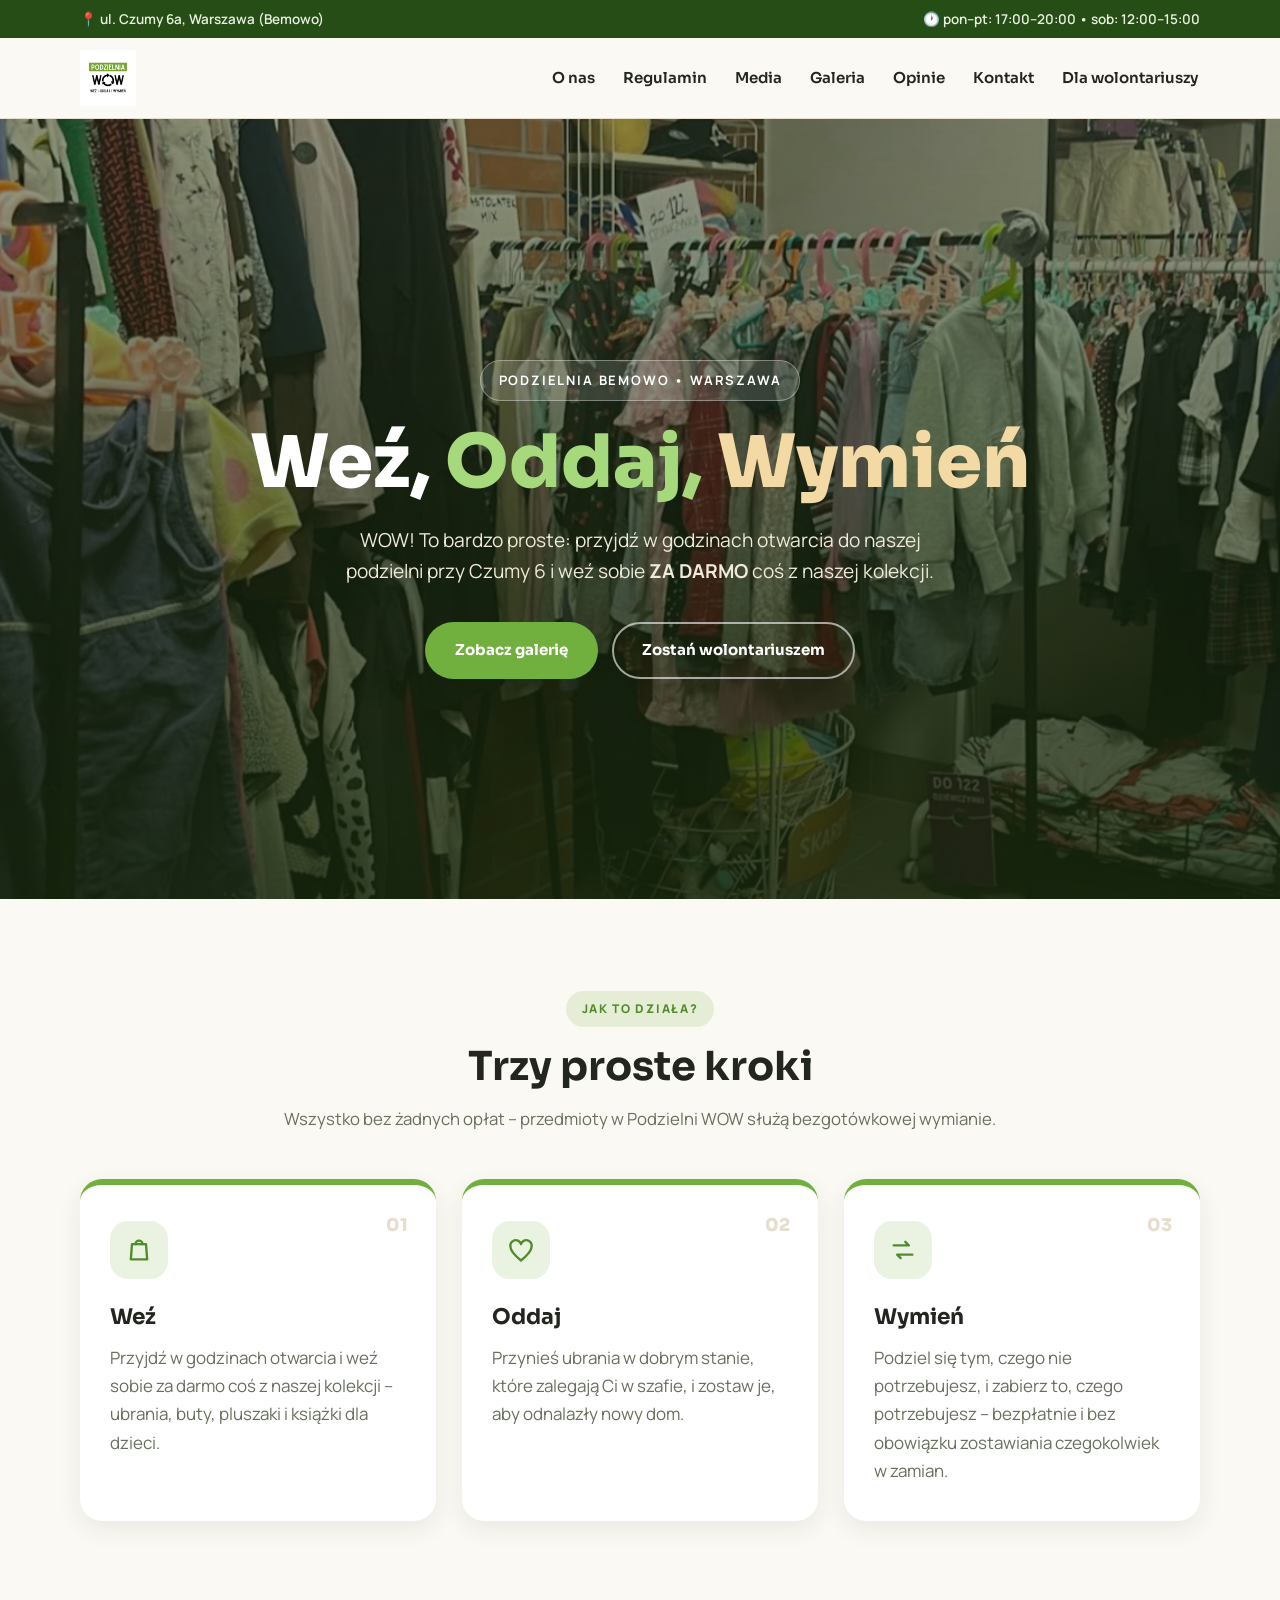
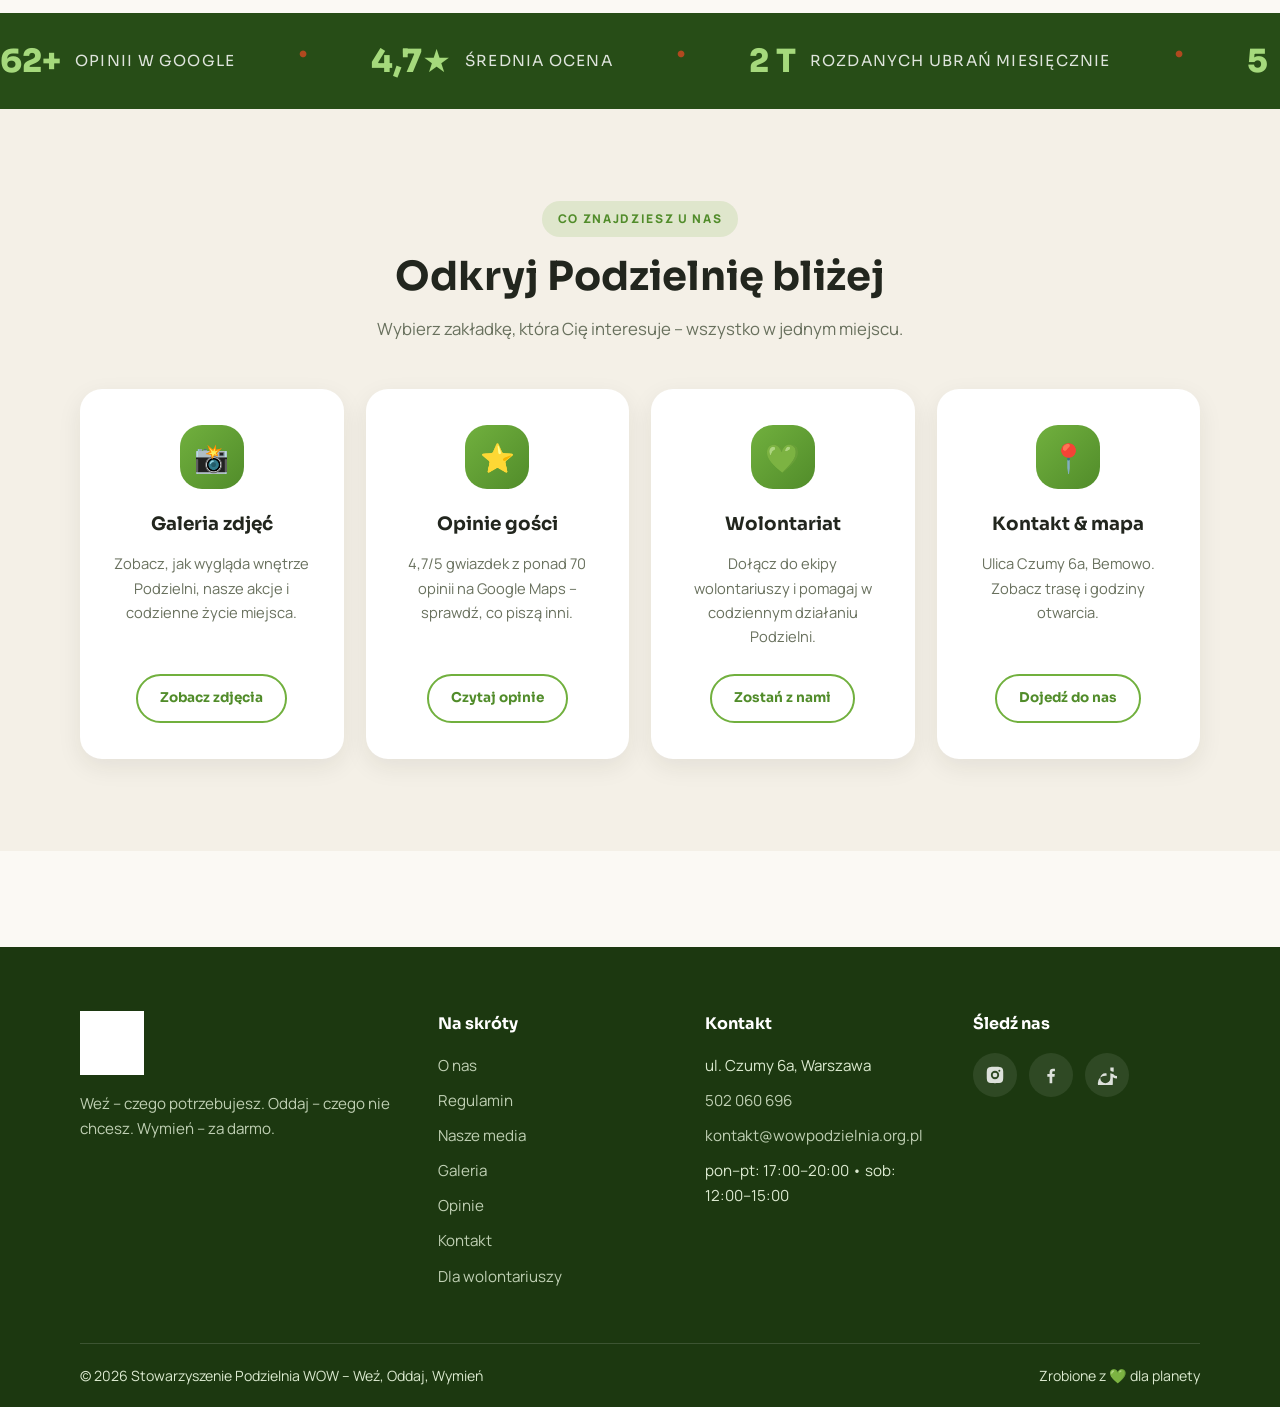
==== commit 81e15259: "Update index.html" ====
--- a/index.html
+++ b/index.html
@@ -1,13 +1,11 @@
 <!DOCTYPE html>
 <html lang="pl">
 <head>
-<meta charset="UTF-8">
-<meta name="viewport" content="width=device-width, initial-scale=1.0">
+<meta charset="UTF-8"><meta name="viewport" content="width=device-width, initial-scale=1.0">
 <title>Podzielnia WOW – Weź, Oddaj, Wymień | Warszawa Bemowo</title>
 <meta name="description" content="Podzielnia WOW przy ul. Czumy 6 w Warszawie. Przynieś ubrania w dobrym stanie lub weź sobie za darmo coś z naszej kolekcji.">
 <link rel="icon" type="image/png" href="Podzielnialogo.png">
-<link rel="preconnect" href="https://fonts.googleapis.com">
-<link rel="preconnect" href="https://fonts.gstatic.com" crossorigin>
+<link rel="preconnect" href="https://fonts.googleapis.com"><link rel="preconnect" href="https://fonts.gstatic.com" crossorigin>
 <link href="https://fonts.googleapis.com/css2?family=Manrope:wght@400;500;600;700;800&family=Sora:wght@400;600;700;800&display=swap" rel="stylesheet">
 <link rel="stylesheet" href="style.css">
 </head>
@@ -24,24 +22,22 @@
     <a href="o-nas.html">O nas</a>
     <a href="regulamin.html">Regulamin</a>
     <a href="media.html">Media</a>
-    <a href="#galeria">Galeria</a>
+    <a href="galeria.html">Galeria</a>
+    <a href="opinie.html">Opinie</a>
     <a href="kontakt.html">Kontakt</a>
     <a href="wolontariusze.html">Dla wolontariuszy</a>
   </nav>
-  <div class="nav-tools">
-    <button class="theme-toggle" id="themeToggle" aria-label="Przełącz tryb ciemny"><span id="themeIcon">🌙</span></button>
-    <button class="burger" id="burger" aria-label="Otwórz menu" aria-expanded="false"><span></span><span></span><span></span></button>
-  </div>
+  <button class="burger" id="burger" aria-label="Otwórz menu" aria-expanded="false"><span></span><span></span><span></span></button>
 </div></header>
 
 <section class="hero">
-  <div class="hero-bg"><img src="pz1.png" alt="Wnętrze Podzielni WOW z wieszakami"></div>
+  <div class="hero-bg"><img src="pz1.png" alt="Wnętrze Podzielni WOW"></div>
   <div class="hero-content">
     <span class="kicker">Podzielnia Bemowo • Warszawa</span>
     <h1><span class="w1">Weź,</span> <span class="w2">Oddaj,</span> <span class="w3">Wymień</span></h1>
     <p>WOW! To bardzo proste: przyjdź w godzinach otwarcia do naszej podzielni przy Czumy 6 i weź sobie <strong>ZA DARMO</strong> coś z naszej kolekcji.</p>
     <div class="hero-actions">
-      <a class="btn btn-green" href="o-nas.html">Poznaj nas bliżej</a>
+      <a class="btn btn-green btn-pulse" href="galeria.html">Zobacz galerię</a>
       <a class="btn btn-ghost" href="wolontariusze.html">Zostań wolontariuszem</a>
     </div>
   </div>
@@ -69,51 +65,58 @@
   </div>
 </div></section>
 
-<section class="section section-alt"><div class="container split">
-  <div data-reveal>
-    <span class="eyebrow">O miejscu</span>
-    <h2>Podzielnia Bemowo</h2>
-    <p class="lead">To miejsce, gdzie każdy może przynieść ubrania, które są w dobrym stanie, ale zalegają w szafie i zostawić je, aby odnalazły nowy dom. Można przyjść bez zapowiedzi. Liczymy na to, że wyjdziecie z pełnymi torbami.</p>
-    <div class="chips"><span class="chip">ZA DARMO</span><span class="chip t">BEZ ZAPOWIEDZI</span><span class="chip">DLA KAŻDEGO</span></div>
-    <a class="btn btn-green" href="o-nas.html">Poznaj nas bliżej</a>
+<div class="marquee" data-reveal>
+  <div class="marquee-track">
+    <div class="marquee-item"><span class="val" data-count="70" data-suffix="+">0</span><span class="lbl">opinii w Google</span></div>
+    <span class="marquee-sep">•</span>
+    <div class="marquee-item"><span class="val">4,7★</span><span class="lbl">średnia ocena</span></div>
+    <span class="marquee-sep">•</span>
+    <div class="marquee-item"><span class="val" data-count="2" data-suffix=" T">0</span><span class="lbl">rozdanych ubrań miesięcznie</span></div>
+    <span class="marquee-sep">•</span>
+    <div class="marquee-item"><span class="val" data-count="6">0</span><span class="lbl">dni w tygodniu otwarte</span></div>
+    <span class="marquee-sep">•</span>
+    <div class="marquee-item"><span class="val" data-count="100" data-suffix="%">0</span><span class="lbl">za darmo</span></div>
+    <span class="marquee-sep">•</span>
+    <!-- duplikat dla ciągłego paska -->
+    <div class="marquee-item"><span class="val" data-count="70" data-suffix="+">0</span><span class="lbl">opinii w Google</span></div>
+    <span class="marquee-sep">•</span>
+    <div class="marquee-item"><span class="val">4,7★</span><span class="lbl">średnia ocena</span></div>
+    <span class="marquee-sep">•</span>
+    <div class="marquee-item"><span class="val" data-count="2" data-suffix=" T">0</span><span class="lbl">rozdanych ubrań miesięcznie</span></div>
+    <span class="marquee-sep">•</span>
+    <div class="marquee-item"><span class="val" data-count="6">0</span><span class="lbl">dni w tygodniu otwarte</span></div>
+    <span class="marquee-sep">•</span>
+    <div class="marquee-item"><span class="val" data-count="100" data-suffix="%">0</span><span class="lbl">za darmo</span></div>
   </div>
-  <img src="pz2.png" alt="Szczęśliwa osoba z torbami z Podzielni" data-reveal style="--d:.15s">
-</div></section>
-
-<section class="section" id="galeria"><div class="container">
-  <div class="section-head center" data-reveal>
-    <span class="eyebrow">Zajrzyj do środka</span>
-    <h2>Galeria Podzielni</h2>
-    <p class="lead">Zobacz, jak wygląda nasze miejsce wymiany ubrań, akcji i spotkań. Kliknij w zdjęcie, aby powiększyć.</p>
-  </div>
-  <div class="gallery">
-    <div class="gallery-item" data-reveal><img src="pz1.png" alt="Podzielnia WOW"></div>
-    <div class="gallery-item" data-reveal style="--d:.06s"><img src="pz2.png" alt="Podzielnia WOW"></div>
-    <div class="gallery-item" data-reveal style="--d:.12s"><img src="pz3.png" alt="Podzielnia WOW"></div>
-    <div class="gallery-item" data-reveal style="--d:.18s"><img src="pz4.png" alt="Podzielnia WOW"></div>
-    <div class="gallery-item" data-reveal style="--d:.24s"><img src="pz5.png" alt="Podzielnia WOW"></div>
-    <div class="gallery-item" data-reveal style="--d:.3s"><img src="pz6.png" alt="Podzielnia WOW"></div>
-    <div class="gallery-item" data-reveal style="--d:.36s"><img src="pz7.png" alt="Podzielnia WOW"></div>
-    <div class="gallery-item" data-reveal style="--d:.42s"><img src="pz8.png" alt="Podzielnia WOW"></div>
-    <div class="gallery-item" data-reveal style="--d:.48s"><img src="pz9.png" alt="Podzielnia WOW"></div>
-  </div>
-</div></section>
-
-<div class="lightbox" id="lightbox" role="dialog" aria-label="Powiększone zdjęcie">
-  <button class="lightbox-close" id="lbClose" aria-label="Zamknij">✕</button>
-  <button class="lightbox-prev" id="lbPrev" aria-label="Poprzednie">‹</button>
-  <img id="lbImg" src="" alt="Powiększone zdjęcie">
-  <button class="lightbox-next" id="lbNext" aria-label="Następne">›</button>
 </div>
 
-<section class="section"><div class="container">
-  <div class="cta" data-reveal>
-    <img src="pz4.png" alt="Wolontariusze">
-    <div class="cta-inner">
-      <h2>Dołącz do zespołu wolontariuszy Podzielni</h2>
-      <p style="margin-bottom:28px;opacity:.9">Chcesz działać razem z nami?</p>
-      <a class="btn btn-light" href="wolontariusze.html">Zobacz, jak zostać wolontariuszem</a>
-    </div>
+<section class="section section-alt"><div class="container">
+  <div class="section-head center" data-reveal>
+    <span class="eyebrow">Co znajdziesz u nas</span>
+    <h2>Odkryj Podzielnię bliżej</h2>
+    <p class="lead">Wybierz zakładkę, która Cię interesuje – wszystko w jednym miejscu.</p>
+  </div>
+  <div class="cta-grid">
+    <a class="cta-card" href="galeria.html" data-reveal>
+      <div class="ico">📸</div><h3>Galeria zdjęć</h3>
+      <p>Zobacz, jak wygląda wnętrze Podzielni, nasze akcje i codzienne życie miejsca.</p>
+      <span class="btn btn-outline">Zobacz zdjęcia</span>
+    </a>
+    <a class="cta-card" href="opinie.html" data-reveal style="--d:.1s">
+      <div class="ico">⭐</div><h3>Opinie gości</h3>
+      <p>4,7/5 gwiazdek z ponad 70 opinii na Google Maps – sprawdź, co piszą inni.</p>
+      <span class="btn btn-outline">Czytaj opinie</span>
+    </a>
+    <a class="cta-card" href="wolontariusze.html" data-reveal style="--d:.2s">
+      <div class="ico">💚</div><h3>Wolontariat</h3>
+      <p>Dołącz do ekipy wolontariuszy i pomagaj w codziennym działaniu Podzielni.</p>
+      <span class="btn btn-outline">Zostań z nami</span>
+    </a>
+    <a class="cta-card" href="kontakt.html" data-reveal style="--d:.3s">
+      <div class="ico">📍</div><h3>Kontakt & mapa</h3>
+      <p>Ulica Czumy 6a, Bemowo. Zobacz trasę i godziny otwarcia.</p>
+      <span class="btn btn-outline">Dojedź do nas</span>
+    </a>
   </div>
 </div></section>
 
@@ -122,10 +125,9 @@
     <p style="font-size:.95rem;opacity:.85">Weź – czego potrzebujesz. Oddaj – czego nie chcesz. Wymień – za darmo.</p>
   </div>
   <div><h4>Na skróty</h4><ul>
-    <li><a href="o-nas.html">O nas</a></li>
-    <li><a href="regulamin.html">Regulamin</a></li>
-    <li><a href="media.html">Nasze media</a></li>
-    <li><a href="kontakt.html">Kontakt</a></li>
+    <li><a href="o-nas.html">O nas</a></li><li><a href="regulamin.html">Regulamin</a></li>
+    <li><a href="media.html">Nasze media</a></li><li><a href="galeria.html">Galeria</a></li>
+    <li><a href="opinie.html">Opinie</a></li><li><a href="kontakt.html">Kontakt</a></li>
     <li><a href="wolontariusze.html">Dla wolontariuszy</a></li>
   </ul></div>
   <div><h4>Kontakt</h4><ul>
@@ -147,4 +149,4 @@
 
 <script src="script.js"></script>
 </body>
-                                                </html>
+</html>
--- a/style.css
+++ b/style.css
@@ -6,19 +6,10 @@
   --cream:#f4f0e7; --paper:#fbf9f4; --card:#ffffff; --line:#e6dfcf;
   --r:22px; --sh:0 8px 24px rgba(34,38,30,.08); --sh-lg:0 18px 44px rgba(34,38,30,.15);
   --head:'Sora',system-ui,sans-serif; --body:'Manrope',system-ui,sans-serif;
-  --header-bg:rgba(251,249,244,.96); --header-text:#22261e;
-}
-[data-theme="dark"]{
-  --green:#9ed667; --green-dark:#b8e38a; --green-deep:#d5ecb8;
-  --terra:#d97346; --terra-dark:#e89877;
-  --ink:#ebe4d3; --muted:#a09a89;
-  --cream:#1a1e16; --paper:#11140e; --card:#1a1e16; --line:#2a2f25;
-  --header-bg:rgba(17,20,14,.96); --header-text:#ebe4d3;
-  --sh:0 8px 24px rgba(0,0,0,.35); --sh-lg:0 18px 44px rgba(0,0,0,.5);
 }
 *{margin:0;padding:0;box-sizing:border-box}
 html{scroll-behavior:smooth}
-body{font-family:var(--body);font-size:17px;line-height:1.65;color:var(--ink);background:var(--paper);transition:background .3s,color .3s}
+body{font-family:var(--body);font-size:17px;line-height:1.65;color:var(--ink);background:var(--paper);overflow-x:hidden}
 body.no-scroll{overflow:hidden}
 img{max-width:100%;display:block}
 a{color:inherit;text-decoration:none}
@@ -28,60 +19,63 @@
 
 /* --- pasek górny --- */
 .topbar{background:var(--green-deep);color:#e9f2e0;font-size:13.5px;font-weight:600}
-[data-theme="dark"] .topbar{background:#0a0d08;color:#d5ecb8}
 .topbar-inner{display:flex;justify-content:space-between;gap:14px;padding:8px 0;flex-wrap:wrap}
 
-/* --- nagłówek (naprawiony sticky) --- */
-.header{position:sticky;top:0;z-index:100;background:var(--header-bg);color:var(--header-text);border-bottom:1px solid var(--line);transition:box-shadow .3s, background .3s}
+/* --- nagłówek --- */
+.header{position:sticky;top:0;z-index:100;background:rgba(251,249,244,.96);border-bottom:1px solid var(--line);transition:box-shadow .3s}
 .header.scrolled{box-shadow:0 6px 22px rgba(0,0,0,.1)}
-[data-theme="dark"] .header.scrolled{box-shadow:0 6px 22px rgba(0,0,0,.45)}
 .header-inner{display:flex;align-items:center;justify-content:space-between;gap:20px;padding:12px 0}
-.brand img{height:56px;width:auto;filter:var(--logo-filter,none)}
-[data-theme="dark"]{--logo-filter:brightness(0) invert(.88) hue-rotate(70deg)}
-.nav{display:flex;gap:26px;align-items:center}
-.nav a{font-family:var(--head);font-weight:600;font-size:15px;position:relative;padding:6px 2px}
+.brand img{height:56px;width:auto;transition:transform .4s}
+.brand:hover img{transform:rotate(-6deg) scale(1.05)}
+.nav{display:flex;gap:24px;align-items:center}
+.nav a{font-family:var(--head);font-weight:600;font-size:15px;position:relative;padding:6px 2px;transition:color .3s}
 .nav a::after{content:"";position:absolute;left:0;bottom:0;height:3px;width:100%;border-radius:3px;background:var(--green);transform:scaleX(0);transform-origin:left;transition:transform .3s}
+.nav a:hover{color:var(--green-dark)}
 .nav a:hover::after,.nav a.active::after{transform:scaleX(1)}
 .nav a.active{color:var(--green-dark)}
-.nav-tools{display:flex;align-items:center;gap:6px}
-.theme-toggle{background:none;border:0;cursor:pointer;width:44px;height:44px;border-radius:50%;display:grid;place-items:center;color:var(--header-text);transition:.25s;font-size:20px}
-.theme-toggle:hover{background:var(--line)}
 .burger{display:none;background:none;border:0;cursor:pointer;width:44px;height:44px;position:relative;z-index:70}
-.burger span{position:absolute;left:10px;right:10px;height:3px;border-radius:3px;background:var(--header-text);transition:.35s}
+.burger span{position:absolute;left:10px;right:10px;height:3px;border-radius:3px;background:var(--ink);transition:.35s}
 .burger span:nth-child(1){top:14px}.burger span:nth-child(2){top:21px}.burger span:nth-child(3){top:28px}
 .burger.active span:nth-child(1){top:21px;transform:rotate(45deg)}
 .burger.active span:nth-child(2){opacity:0}
 .burger.active span:nth-child(3){top:21px;transform:rotate(-45deg)}
 
 /* --- przyciski --- */
-.btn{display:inline-flex;align-items:center;gap:10px;padding:14px 28px;border-radius:999px;border:2px solid transparent;font-family:var(--head);font-weight:700;font-size:15px;cursor:pointer;transition:.25s}
-.btn:hover{transform:translateY(-3px)}
-.btn-green{background:var(--green);color:#fff}.btn-green:hover{background:var(--green-dark);box-shadow:0 12px 26px rgba(81,140,42,.35)}
-[data-theme="dark"] .btn-green{color:#0a0d08}
-.btn-light{background:#fff;color:var(--ink)}.btn-light:hover{box-shadow:0 12px 26px rgba(0,0,0,.25)}
-.btn-terra{background:var(--terra);color:#fff}.btn-terra:hover{background:var(--terra-dark);box-shadow:0 12px 26px rgba(176,73,31,.35)}
+.btn{display:inline-flex;align-items:center;gap:10px;padding:14px 28px;border-radius:999px;border:2px solid transparent;font-family:var(--head);font-weight:700;font-size:15px;cursor:pointer;transition:.3s;position:relative;overflow:hidden}
+.btn::before{content:"";position:absolute;inset:0;background:linear-gradient(120deg,rgba(255,255,255,.25),transparent);opacity:0;transition:opacity .4s}
+.btn:hover{transform:translateY(-4px)}
+.btn:hover::before{opacity:1}
+.btn-green{background:var(--green);color:#fff}.btn-green:hover{background:var(--green-dark);box-shadow:0 14px 30px rgba(81,140,42,.45)}
+.btn-light{background:#fff;color:var(--ink)}.btn-light:hover{box-shadow:0 14px 30px rgba(0,0,0,.25)}
+.btn-terra{background:var(--terra);color:#fff}.btn-terra:hover{background:var(--terra-dark);box-shadow:0 14px 30px rgba(176,73,31,.4)}
 .btn-ghost{border-color:rgba(255,255,255,.6);color:#fff}.btn-ghost:hover{background:rgba(255,255,255,.12)}
+.btn-outline{background:transparent;color:var(--green-dark);border:2px solid var(--green)}.btn-outline:hover{background:var(--green);color:#fff;box-shadow:0 14px 30px rgba(113,176,62,.35)}
+@keyframes pulseGlow{0%,100%{box-shadow:0 0 0 0 rgba(113,176,62,.5)}50%{box-shadow:0 0 0 14px rgba(113,176,62,0)}}
+.btn-pulse{animation:pulseGlow 2.2s infinite}
 
 /* --- hero --- */
 .hero{position:relative;min-height:min(88vh,780px);display:grid;place-items:center;color:#fff;overflow:hidden}
-.hero-bg{position:absolute;inset:0}
+.hero-bg{position:absolute;inset:-10%;width:120%;height:120%;will-change:transform}
 .hero-bg img{width:100%;height:100%;object-fit:cover}
-.hero::after{content:"";position:absolute;inset:0;background:linear-gradient(180deg,rgba(24,41,13,.45),rgba(24,41,13,.82))}
+.hero::after{content:"";position:absolute;inset:0;background:linear-gradient(180deg,rgba(24,41,13,.45),rgba(24,41,13,.82));pointer-events:none}
 .hero-content{position:relative;z-index:2;text-align:center;padding:110px 20px 90px;max-width:860px}
-.kicker{display:inline-block;background:rgba(255,255,255,.14);border:1px solid rgba(255,255,255,.35);padding:9px 18px;border-radius:999px;font-weight:700;font-size:13px;letter-spacing:.14em;text-transform:uppercase;margin-bottom:22px}
-.hero h1{font-family:var(--head);font-weight:800;font-size:clamp(2.6rem,7vw,4.6rem);line-height:1.08;margin-bottom:22px}
-.hero h1 .w2{color:#a5d97c}.hero h1 .w3{color:#f3d9a4}
-.hero p{font-size:clamp(1rem,2vw,1.2rem);max-width:640px;margin:0 auto 34px;color:#f0ead9}
-.hero-actions{display:flex;gap:14px;justify-content:center;flex-wrap:wrap}
-
-/* --- nagłówki stron podstron --- */
+.kicker{display:inline-block;background:rgba(255,255,255,.14);border:1px solid rgba(255,255,255,.35);padding:9px 18px;border-radius:999px;font-weight:700;font-size:13px;letter-spacing:.14em;text-transform:uppercase;margin-bottom:22px;animation:fadeInUp .8s both}
+.hero h1{font-family:var(--head);font-weight:800;font-size:clamp(2.6rem,7vw,4.6rem);line-height:1.08;margin-bottom:22px;animation:fadeInUp 1s .15s both}
+.hero h1 .w2{color:#a5d97c;display:inline-block;animation:float 4s ease-in-out infinite}
+.hero h1 .w3{color:#f3d9a4;display:inline-block;animation:float 4s ease-in-out 1s infinite}
+@keyframes float{0%,100%{transform:translateY(0)}50%{transform:translateY(-8px)}}
+.hero p{font-size:clamp(1rem,2vw,1.2rem);max-width:640px;margin:0 auto 34px;color:#f0ead9;animation:fadeInUp 1s .3s both}
+.hero-actions{display:flex;gap:14px;justify-content:center;flex-wrap:wrap;animation:fadeInUp 1s .45s both}
+@keyframes fadeInUp{from{opacity:0;transform:translateY(30px)}to{opacity:1;transform:none}}
+
+/* --- nagłówki podstron --- */
 .page-hero{position:relative;color:#fff;overflow:hidden}
 .page-hero-bg{position:absolute;inset:0}
 .page-hero-bg img{width:100%;height:100%;object-fit:cover}
 .page-hero::after{content:"";position:absolute;inset:0;background:linear-gradient(120deg,rgba(39,77,23,.92),rgba(39,77,23,.72))}
 .page-hero .container{position:relative;z-index:2;padding:96px 0 64px}
-.page-hero h1{font-family:var(--head);font-weight:800;font-size:clamp(2rem,5vw,3.2rem);margin-bottom:12px}
-.page-hero p{max-width:680px;color:#eaf3df;font-size:1.05rem}
+.page-hero h1{font-family:var(--head);font-weight:800;font-size:clamp(2rem,5vw,3.2rem);margin-bottom:12px;animation:fadeInUp .8s both}
+.page-hero p{max-width:680px;color:#eaf3df;font-size:1.05rem;animation:fadeInUp .8s .1s both}
 
 /* --- sekcje --- */
 .section{padding:92px 0;scroll-margin-top:90px}
@@ -89,132 +83,170 @@
 .section-head{max-width:760px;margin-bottom:46px}
 .section-head.center{margin-left:auto;margin-right:auto;text-align:center}
 .eyebrow{display:inline-block;background:rgba(113,176,62,.16);color:var(--green-dark);font-weight:800;letter-spacing:.14em;text-transform:uppercase;font-size:12px;padding:8px 16px;border-radius:999px;margin-bottom:16px}
-[data-theme="dark"] .eyebrow{background:rgba(158,214,103,.12);color:var(--green)}
 h2{font-family:var(--head);font-weight:700;font-size:clamp(1.7rem,3.6vw,2.5rem);line-height:1.2;margin-bottom:14px}
 .lead{color:var(--muted);font-size:1.05rem}
 
 /* --- karty kroków Weź/Oddaj/Wymień --- */
 .steps{display:grid;grid-template-columns:repeat(3,1fr);gap:26px}
-.step{background:var(--card);border-radius:var(--r);padding:36px 30px;box-shadow:var(--sh);border-top:6px solid var(--green);transition:.3s;position:relative}
-.step:hover{transform:translateY(-8px);box-shadow:var(--sh-lg)}
-.step .ico{width:58px;height:58px;border-radius:18px;background:rgba(113,176,62,.15);display:grid;place-items:center;margin-bottom:20px}
-.step .ico svg{width:28px;height:28px;stroke:var(--green-dark)}
-[data-theme="dark"] .step .ico svg{stroke:var(--green)}
+.step{background:var(--card);border-radius:var(--r);padding:36px 30px;box-shadow:var(--sh);border-top:6px solid var(--green);transition:.35s;position:relative}
+.step:hover{transform:translateY(-10px);box-shadow:var(--sh-lg);border-top-color:var(--terra)}
+.step .ico{width:58px;height:58px;border-radius:18px;background:rgba(113,176,62,.15);display:grid;place-items:center;margin-bottom:20px;transition:.35s}
+.step:hover .ico{background:var(--green);transform:rotate(-8deg)}
+.step .ico svg{width:28px;height:28px;stroke:var(--green-dark);transition:.35s}
+.step:hover .ico svg{stroke:#fff}
 .step h3{font-family:var(--head);font-size:1.35rem;margin-bottom:10px}
 .step p{color:var(--muted)}
-.step .no{position:absolute;top:26px;right:28px;font-family:var(--head);font-weight:800;font-size:1.1rem;color:var(--line)}
+.step .no{position:absolute;top:26px;right:28px;font-family:var(--head);font-weight:800;font-size:1.1rem;color:var(--line);transition:.3s}
+.step:hover .no{color:var(--terra)}
+
+/* --- CTA karty do zakładek (główna) --- */
+.cta-grid{display:grid;grid-template-columns:repeat(4,1fr);gap:22px}
+.cta-card{background:var(--card);border-radius:var(--r);padding:34px 26px;box-shadow:var(--sh);text-align:center;transition:.35s;display:flex;flex-direction:column;align-items:center;gap:12px;border:2px solid transparent}
+.cta-card:hover{transform:translateY(-10px);box-shadow:var(--sh-lg);border-color:var(--green)}
+.cta-card .ico{width:64px;height:64px;border-radius:22px;background:linear-gradient(135deg,var(--green),var(--green-dark));color:#fff;display:grid;place-items:center;font-size:28px;margin-bottom:8px;transition:.4s}
+.cta-card:hover .ico{transform:scale(1.12) rotate(-8deg)}
+.cta-card h3{font-family:var(--head);font-size:1.15rem}
+.cta-card p{color:var(--muted);font-size:.92rem;margin-bottom:14px;flex:1}
+.cta-card .btn{margin-top:auto;padding:11px 22px;font-size:13.5px}
+
+/* --- marquee (przesuwający się pasek statystyk) --- */
+.marquee{background:var(--green-deep);color:#fff;padding:22px 0;overflow:hidden;position:relative}
+.marquee-track{display:flex;gap:60px;white-space:nowrap;animation:marquee 30s linear infinite;width:max-content}
+.marquee-item{display:flex;align-items:center;gap:14px;font-family:var(--head)}
+.marquee-item .val{font-size:2rem;font-weight:800;color:#a5d97c}
+.marquee-item .lbl{font-size:.95rem;opacity:.85;text-transform:uppercase;letter-spacing:.08em}
+.marquee-sep{color:var(--terra);font-size:1.4rem;font-weight:800}
+@keyframes marquee{from{transform:translateX(0)}to{transform:translateX(-50%)}}
+
+/* --- chips --- */
+.chips{display:flex;gap:10px;flex-wrap:wrap;margin:22px 0 30px}
+.chip{background:var(--green-deep);color:#fff;font-weight:700;font-size:13px;letter-spacing:.08em;padding:9px 16px;border-radius:999px;transition:.3s}
+.chip:hover{background:var(--terra);transform:translateY(-2px)}
+.chip.t{background:var(--terra)}
+.chip.t:hover{background:var(--green-deep)}
+
+/* --- galeria polaroid --- */
+.gallery-grid{display:grid;grid-template-columns:repeat(3,1fr);gap:34px}
+.polaroid{background:#fff;padding:16px 16px 58px;border-radius:6px;box-shadow:0 10px 24px rgba(0,0,0,.18);transition:.45s;position:relative;cursor:pointer}
+.polaroid::before{content:"";position:absolute;top:16px;left:16px;right:16px;bottom:58px;border:1px solid rgba(0,0,0,.08);pointer-events:none;border-radius:3px}
+.polaroid img{width:100%;aspect-ratio:4/3;object-fit:cover;border-radius:3px;display:block}
+.polaroid .caption{position:absolute;bottom:16px;left:16px;right:16px;text-align:center;font-family:'Sora',cursive;font-style:italic;color:var(--muted);font-size:14.5px;transition:.4s;opacity:.7}
+.polaroid:nth-child(odd){transform:rotate(-2.5deg)}
+.polaroid:nth-child(even){transform:rotate(2deg)}
+.polaroid:nth-child(3n){transform:rotate(-1deg)}
+.polaroid:nth-child(3n+1){transform:rotate(1.5deg)}
+.polaroid:hover{transform:rotate(0) translateY(-14px) scale(1.04) !important;box-shadow:0 28px 50px rgba(39,77,23,.3);z-index:5}
+.polaroid:hover .caption{opacity:1;color:var(--green-dark);transform:translateY(-4px)}
+
+/* --- opinie Google --- */
+.rating-summary{background:linear-gradient(135deg,var(--green-deep),#1a330d);color:#fff;border-radius:34px;padding:clamp(36px,6vw,54px);box-shadow:var(--sh-lg);display:grid;grid-template-columns:1fr 1.3fr;gap:40px;align-items:center;margin-bottom:50px}
+.rating-big{font-family:var(--head);font-weight:800;font-size:clamp(4rem,10vw,6.5rem);line-height:1;color:#a5d97c}
+.stars{color:#fbbf24;font-size:1.6rem;letter-spacing:4px;margin:8px 0}
+.rating-count{font-size:1.05rem;opacity:.85}
+.reviews-grid{display:grid;grid-template-columns:repeat(3,1fr);gap:24px}
+.review{background:var(--card);border-radius:var(--r);padding:30px;box-shadow:var(--sh);transition:.35s;display:flex;flex-direction:column;gap:14px;position:relative;border-top:5px solid var(--green)}
+.review:hover{transform:translateY(-8px);box-shadow:var(--sh-lg);border-top-color:var(--terra)}
+.review-header{display:flex;gap:14px;align-items:center}
+.avatar{width:52px;height:52px;border-radius:50%;background:linear-gradient(135deg,var(--green),var(--terra));color:#fff;display:grid;place-items:center;font-family:var(--head);font-weight:800;font-size:1.2rem;flex:0 0 52px}
+.review-author{font-family:var(--head);font-weight:700}
+.review-date{font-size:.82rem;color:var(--muted)}
+.review-stars{color:#fbbf24;letter-spacing:2px;font-size:1.05rem}
+.review-text{color:var(--ink);font-size:.97rem;line-height:1.65}
+.review-text::before{content:"❝ ";font-size:1.4rem;color:var(--green);line-height:0;vertical-align:-6px;margin-right:4px}
+.google-badge{display:inline-flex;align-items:center;gap:10px;font-weight:800;color:var(--green-dark);font-size:.9rem;margin-top:6px}
+.google-badge .g{background:#fff;border:1.5px solid #e5e7eb;padding:4px 10px;border-radius:6px;font-family:'Sora';font-size:.78rem;letter-spacing:.08em}
+.write-review{text-align:center;margin-top:44px}
 
 /* --- split (tekst + zdjęcie) --- */
 .split{display:grid;grid-template-columns:1.05fr .95fr;gap:56px;align-items:center}
-.split img{border-radius:28px;box-shadow:var(--sh-lg);width:100%;height:100%;object-fit:cover;max-height:520px}
-.chips{display:flex;gap:10px;flex-wrap:wrap;margin:22px 0 30px}
-.chip{background:var(--green-deep);color:#fff;font-weight:700;font-size:13px;letter-spacing:.08em;padding:9px 16px;border-radius:999px}
-.chip.t{background:var(--terra)}
-[data-theme="dark"] .chip{color:#0a0d08}
-
-/* --- galeria zdjęć --- */
-.gallery{display:grid;grid-template-columns:repeat(3,1fr);grid-auto-rows:240px;gap:14px}
-.gallery-item{position:relative;overflow:hidden;border-radius:20px;cursor:pointer;box-shadow:var(--sh);transition:.35s}
-.gallery-item:nth-child(4),.gallery-item:nth-child(7){grid-column:span 2}
-.gallery-item:nth-child(1),.gallery-item:nth-child(6){grid-row:span 2}
-.gallery-item img{width:100%;height:100%;object-fit:cover;transition:transform .6s}
-.gallery-item::after{content:"🔍";position:absolute;inset:0;display:grid;place-items:center;background:rgba(39,77,23,.55);color:#fff;font-size:32px;opacity:0;transition:.3s}
-.gallery-item:hover{transform:translateY(-4px);box-shadow:var(--sh-lg)}
-.gallery-item:hover img{transform:scale(1.08)}
-.gallery-item:hover::after{opacity:1}
-
-/* lightbox */
-.lightbox{position:fixed;inset:0;background:rgba(10,13,8,.92);display:none;align-items:center;justify-content:center;z-index:200;padding:20px}
-.lightbox.open{display:flex;animation:fadeIn .25s}
-.lightbox img{max-width:min(1000px,92vw);max-height:85vh;border-radius:18px;box-shadow:0 30px 80px rgba(0,0,0,.6);object-fit:contain}
-.lightbox-close,.lightbox-prev,.lightbox-next{position:absolute;background:rgba(255,255,255,.14);border:0;color:#fff;width:52px;height:52px;border-radius:50%;font-size:24px;cursor:pointer;transition:.25s}
-.lightbox-close:hover,.lightbox-prev:hover,.lightbox-next:hover{background:var(--green)}
-.lightbox-close{top:24px;right:24px}
-.lightbox-prev{left:24px;top:50%;transform:translateY(-50%)}
-.lightbox-next{right:24px;top:50%;transform:translateY(-50%)}
-@keyframes fadeIn{from{opacity:0}to{opacity:1}}
+.split img{border-radius:28px;box-shadow:var(--sh-lg);width:100%;height:100%;object-fit:cover;max-height:520px;transition:.5s}
+.split img:hover{transform:scale(1.02) rotate(-1deg)}
 
 /* --- regulamin z zakładkami --- */
 .law-tabs{display:flex;flex-wrap:wrap;gap:8px;margin-bottom:30px}
 .law-tab{background:var(--card);border:2px solid var(--line);border-radius:999px;padding:12px 22px;font-family:var(--head);font-weight:700;font-size:14px;cursor:pointer;transition:.25s;color:var(--ink)}
-.law-tab:hover{border-color:var(--green)}
-.law-tab.active{background:var(--green);border-color:var(--green);color:#fff}
-[data-theme="dark"] .law-tab.active{color:#0a0d08}
-.law-panel{display:none;animation:fadeIn .3s}
+.law-tab:hover{border-color:var(--green);color:var(--green-dark);transform:translateY(-2px)}
+.law-tab.active{background:var(--green);border-color:var(--green);color:#fff;box-shadow:0 8px 20px rgba(113,176,62,.4)}
+.law-panel{display:none;animation:fadeInUp .4s}
 .law-panel.active{display:block}
 .law{background:var(--card);border-radius:var(--r);box-shadow:var(--sh);padding:clamp(26px,4vw,40px);scroll-margin-top:110px}
 .law h3{font-family:var(--head);color:var(--green-dark);font-size:1.35rem;margin-bottom:18px;display:flex;gap:12px;align-items:baseline;flex-wrap:wrap}
 .law h3 .par{color:var(--terra);font-weight:800}
-[data-theme="dark"] .law h3{color:var(--green)}
 .law p{margin-bottom:14px}
 .law ol{padding-left:24px;display:grid;gap:10px;list-style:decimal}
 .law ol.abc{list-style:lower-latin}
 .law li::marker{font-weight:800;color:var(--green-dark)}
-[data-theme="dark"] .law li::marker{color:var(--green)}
 .callout{background:#fff6ec;border-left:5px solid var(--terra);padding:14px 18px;border-radius:12px;font-weight:700;margin:14px 0;color:#4a2a14}
-[data-theme="dark"] .callout{background:#3a2010;color:#ffd4b8;border-color:#d97346}
 
 /* --- wolontariusze --- */
 .timeline{display:grid;gap:18px}
 .tstep{display:flex;gap:20px;background:var(--card);border-radius:var(--r);box-shadow:var(--sh);padding:26px 28px;transition:.3s}
-.tstep:hover{transform:translateX(8px)}
-.num{flex:0 0 46px;height:46px;border-radius:50%;background:var(--green);color:#fff;display:grid;place-items:center;font-family:var(--head);font-weight:800;font-size:1.1rem}
-[data-theme="dark"] .num{color:#0a0d08}
+.tstep:hover{transform:translateX(8px);box-shadow:var(--sh-lg)}
+.num{flex:0 0 46px;height:46px;border-radius:50%;background:var(--green);color:#fff;display:grid;place-items:center;font-family:var(--head);font-weight:800;font-size:1.1rem;transition:.3s}
+.tstep:hover .num{background:var(--terra);transform:scale(1.1)}
 .tstep b{color:var(--green-dark)}
-[data-theme="dark"] .tstep b{color:var(--green)}
 .guests{display:grid;grid-template-columns:1fr 1fr;gap:18px}
-.guest{background:var(--card);border-radius:18px;box-shadow:var(--sh);padding:22px 24px;display:flex;gap:14px;font-size:.97rem}
-.guest::before{content:"";flex:0 0 12px;height:12px;margin-top:6px;border-radius:50%;background:var(--green)}
+.guest{background:var(--card);border-radius:18px;box-shadow:var(--sh);padding:22px 24px;display:flex;gap:14px;font-size:.97rem;transition:.3s}
+.guest:hover{transform:translateY(-4px);box-shadow:var(--sh-lg)}
+.guest::before{content:"";flex:0 0 12px;height:12px;margin-top:6px;border-radius:50%;background:var(--green);transition:.3s}
+.guest:hover::before{background:var(--terra);transform:scale(1.2)}
 .duo{display:grid;grid-template-columns:1fr 1fr;gap:18px;margin-top:22px}
-.duo-card{background:rgba(113,176,62,.12);border-radius:18px;padding:24px 26px}
-[data-theme="dark"] .duo-card{background:rgba(158,214,103,.1)}
+.duo-card{background:rgba(113,176,62,.12);border-radius:18px;padding:24px 26px;transition:.3s}
+.duo-card:hover{background:rgba(113,176,62,.2);transform:translateY(-4px)}
 .duo-card h4{font-family:var(--head);margin-bottom:8px;color:var(--green-dark)}
-[data-theme="dark"] .duo-card h4{color:var(--green)}
 .tip{background:#fff6ec;border-left:5px solid var(--terra);border-radius:14px;padding:18px 22px;margin-top:26px;font-weight:600;color:#4a2a14}
-[data-theme="dark"] .tip{background:#3a2010;color:#ffd4b8}
 .qa-cards{display:grid;gap:14px}
-.qa{background:var(--card);border-radius:18px;box-shadow:var(--sh);padding:22px 26px}
+.qa{background:var(--card);border-radius:18px;box-shadow:var(--sh);padding:22px 26px;transition:.3s}
+.qa:hover{transform:translateY(-4px);box-shadow:var(--sh-lg)}
 .qa h4{font-family:var(--head);margin-bottom:8px}
 .qa p{color:var(--muted);font-size:.96rem}
-.vol-img{border-radius:28px;box-shadow:var(--sh-lg);margin:56px auto;max-height:420px;width:100%;object-fit:cover}
+.vol-img{border-radius:28px;box-shadow:var(--sh-lg);margin:56px auto;max-height:420px;width:100%;object-fit:cover;transition:.5s}
+.vol-img:hover{transform:scale(1.02)}
 
 /* --- FAQ accordion --- */
-.faq{background:var(--card);border-radius:18px;box-shadow:var(--sh);margin-bottom:14px;overflow:hidden}
+.faq{background:var(--card);border-radius:18px;box-shadow:var(--sh);margin-bottom:14px;overflow:hidden;transition:.3s}
+.faq:hover{box-shadow:var(--sh-lg)}
 .faq summary{cursor:pointer;padding:20px 26px;font-family:var(--head);font-weight:700;display:flex;justify-content:space-between;align-items:center;gap:16px;list-style:none}
 .faq summary::-webkit-details-marker{display:none}
-.faq .icon{flex:0 0 34px;height:34px;border-radius:50%;background:rgba(113,176,62,.16);color:var(--green-dark);display:grid;place-items:center;font-size:20px;font-weight:800;transition:.3s}
+.faq .icon{flex:0 0 34px;height:34px;border-radius:50%;background:rgba(113,176,62,.16);color:var(--green-dark);display:grid;place-items:center;font-size:20px;font-weight:800;transition:.35s}
 .faq[open] .icon{transform:rotate(45deg);background:var(--green);color:#fff}
 .faq-body{padding:0 26px 24px;color:var(--muted)}
 
 /* --- media społecznościowe --- */
 .media-grid{display:grid;grid-template-columns:repeat(3,1fr);gap:26px}
-.media-card{background:var(--card);border-radius:28px;padding:44px 32px;box-shadow:var(--sh);text-align:center;transition:.3s;display:flex;flex-direction:column;align-items:center;gap:14px}
-.media-card:hover{transform:translateY(-10px);box-shadow:var(--sh-lg)}
-.media-icon{width:80px;height:80px;border-radius:50%;display:grid;place-items:center;color:#fff;font-size:38px;font-weight:800}
+.media-card{background:var(--card);border-radius:28px;padding:44px 32px;box-shadow:var(--sh);text-align:center;transition:.4s;display:flex;flex-direction:column;align-items:center;gap:14px;position:relative;overflow:hidden}
+.media-card::before{content:"";position:absolute;top:-60%;left:-60%;width:220%;height:220%;background:conic-gradient(from 0deg,transparent,rgba(113,176,62,.15),transparent 30%);opacity:0;transition:opacity .5s;animation:spin 6s linear infinite}
+.media-card:hover{transform:translateY(-12px);box-shadow:var(--sh-lg)}
+.media-card:hover::before{opacity:1}
+@keyframes spin{to{transform:rotate(360deg)}}
+.media-icon{width:80px;height:80px;border-radius:50%;display:grid;place-items:center;color:#fff;font-size:38px;font-weight:800;position:relative;z-index:1;transition:.4s}
+.media-card:hover .media-icon{transform:scale(1.12) rotate(-8deg)}
 .media-icon.fb{background:linear-gradient(135deg,#1877f2,#0d5fbd)}
 .media-icon.ig{background:linear-gradient(135deg,#f58529,#dd2a7b,#8134af)}
 .media-icon.tt{background:linear-gradient(135deg,#25f4ee,#fe2c55);color:#000}
-.media-card h3{font-family:var(--head);font-size:1.3rem}
-.media-card p{color:var(--muted);font-size:.95rem;margin:6px 0 22px}
+.media-card h3{font-family:var(--head);font-size:1.3rem;position:relative;z-index:1}
+.media-card p{color:var(--muted);font-size:.95rem;margin:6px 0 22px;position:relative;z-index:1}
+.media-card .btn{position:relative;z-index:1}
 
 /* --- kontakt --- */
 .contact-grid{display:grid;grid-template-columns:repeat(2,1fr);gap:22px}
-.c-card{background:var(--card);border-radius:var(--r);box-shadow:var(--sh);padding:30px;transition:.3s}
-.c-card:hover{transform:translateY(-6px);box-shadow:var(--sh-lg)}
-.c-card .ico{width:52px;height:52px;border-radius:16px;background:rgba(113,176,62,.15);display:grid;place-items:center;font-size:24px;margin-bottom:16px}
+.c-card{background:var(--card);border-radius:var(--r);box-shadow:var(--sh);padding:30px;transition:.35s}
+.c-card:hover{transform:translateY(-8px);box-shadow:var(--sh-lg)}
+.c-card .ico{width:52px;height:52px;border-radius:16px;background:rgba(113,176,62,.15);display:grid;place-items:center;font-size:24px;margin-bottom:16px;transition:.4s}
+.c-card:hover .ico{background:var(--green);transform:scale(1.12)}
 .c-card h3{font-family:var(--head);font-size:1.1rem;margin-bottom:10px}
-.c-card a{color:var(--terra);font-weight:700}
-[data-theme="dark"] .c-card a{color:var(--terra-dark)}
+.c-card a{color:var(--terra);font-weight:700;transition:.3s}
+.c-card a:hover{color:var(--terra-dark)}
 .hours{width:100%;border-collapse:collapse;font-size:.96rem}
 .hours td{padding:7px 0;border-bottom:1px dashed var(--line)}
 .hours td:last-child{text-align:right;font-weight:800;color:var(--green-dark)}
-[data-theme="dark"] .hours td:last-child{color:var(--green)}
 .map{border-radius:28px;overflow:hidden;box-shadow:var(--sh-lg);margin-top:44px}
 .map iframe{width:100%;height:420px;border:0;display:block}
 
 /* --- CTA duże --- */
 .cta{position:relative;border-radius:34px;overflow:hidden;color:#fff;box-shadow:var(--sh-lg)}
-.cta img{position:absolute;inset:0;width:100%;height:100%;object-fit:cover}
+.cta img{position:absolute;inset:0;width:100%;height:100%;object-fit:cover;transition:transform .6s}
+.cta:hover img{transform:scale(1.06)}
 .cta::after{content:"";position:absolute;inset:0;background:linear-gradient(120deg,rgba(24,41,13,.88),rgba(24,41,13,.55))}
 .cta-inner{position:relative;z-index:2;padding:clamp(40px,6vw,72px);text-align:center}
 .cta h2{color:#fff}
@@ -223,19 +255,27 @@
 .footer{background:#1c3810;color:#dcead0;margin-top:96px}
 .footer-grid{display:grid;grid-template-columns:1.4fr 1fr 1fr 1fr;gap:40px;padding:64px 0 44px}
 .footer h4{font-family:var(--head);color:#fff;margin-bottom:16px;font-size:1rem}
-.footer a{opacity:.85}.footer a:hover{opacity:1;color:#a5d97c}
+.footer a{opacity:.85;transition:.3s}.footer a:hover{opacity:1;color:#a5d97c;padding-left:4px}
 .footer li{margin-bottom:10px;font-size:.95rem}
 .footer .brand-f img{height:64px;margin-bottom:16px;filter:brightness(0) invert(1)}
 .socials{display:flex;gap:12px}
-.socials a{width:44px;height:44px;border-radius:50%;background:rgba(255,255,255,.1);display:grid;place-items:center;transition:.25s}
-.socials a:hover{background:var(--green);transform:translateY(-3px)}
+.socials a{width:44px;height:44px;border-radius:50%;background:rgba(255,255,255,.1);display:grid;place-items:center;transition:.3s}
+.socials a:hover{background:var(--green);transform:translateY(-4px) rotate(-10deg)}
 .socials svg{width:20px;height:20px;fill:#fff}
 .footer-bottom{border-top:1px solid rgba(255,255,255,.14);padding:20px 0;font-size:.88rem;display:flex;justify-content:space-between;gap:12px;flex-wrap:wrap}
 
-/* --- animacje --- */
+/* --- animacje reveal --- */
 [data-reveal]{opacity:0;transform:translateY(26px);transition:opacity .7s ease var(--d,0s),transform .7s ease var(--d,0s)}
 [data-reveal].revealed{opacity:1;transform:none}
-@media (prefers-reduced-motion:reduce){[data-reveal]{transition:none;opacity:1;transform:none}.lightbox img{animation:none}}
+[data-reveal="fade"]{transform:translateY(0) scale(.96)}
+[data-reveal="fade"].revealed{transform:none}
+[data-reveal="left"]{transform:translateX(-40px)}
+[data-reveal="left"].revealed{transform:none}
+[data-reveal="right"]{transform:translateX(40px)}
+[data-reveal="right"].revealed{transform:none}
+[data-reveal="scale"]{transform:scale(.85)}
+[data-reveal="scale"].revealed{transform:none}
+@media (prefers-reduced-motion:reduce){[data-reveal]{transition:none;opacity:1;transform:none}*{animation-duration:.01ms !important}}
 
 /* --- responsywność --- */
 @media (max-width:960px){
@@ -243,8 +283,8 @@
   .nav{position:fixed;inset:0;background:var(--paper);flex-direction:column;justify-content:center;gap:8px;transform:translateY(-102%);transition:transform .45s cubic-bezier(.7,0,.3,1);z-index:65}
   .nav.open{transform:none}
   .nav a{font-size:1.7rem;padding:14px 0}
-  .steps,.gallery,.media-grid{grid-template-columns:1fr}
-  .gallery-item{grid-column:auto !important;grid-row:auto !important;height:260px}
+  .steps,.gallery-grid,.media-grid,.reviews-grid,.cta-grid{grid-template-columns:1fr}
+  .rating-summary{grid-template-columns:1fr;text-align:center}
   .split,.guests,.duo,.contact-grid{grid-template-columns:1fr}
   .footer-grid{grid-template-columns:1fr 1fr}
 }
@@ -253,5 +293,4 @@
   .topbar-inner span:last-child{display:none}
   .section{padding:64px 0}
   .footer-grid{grid-template-columns:1fr}
-  .lightbox-prev,.lightbox-next{width:44px;height:44px;font-size:20px}
-}
+  }
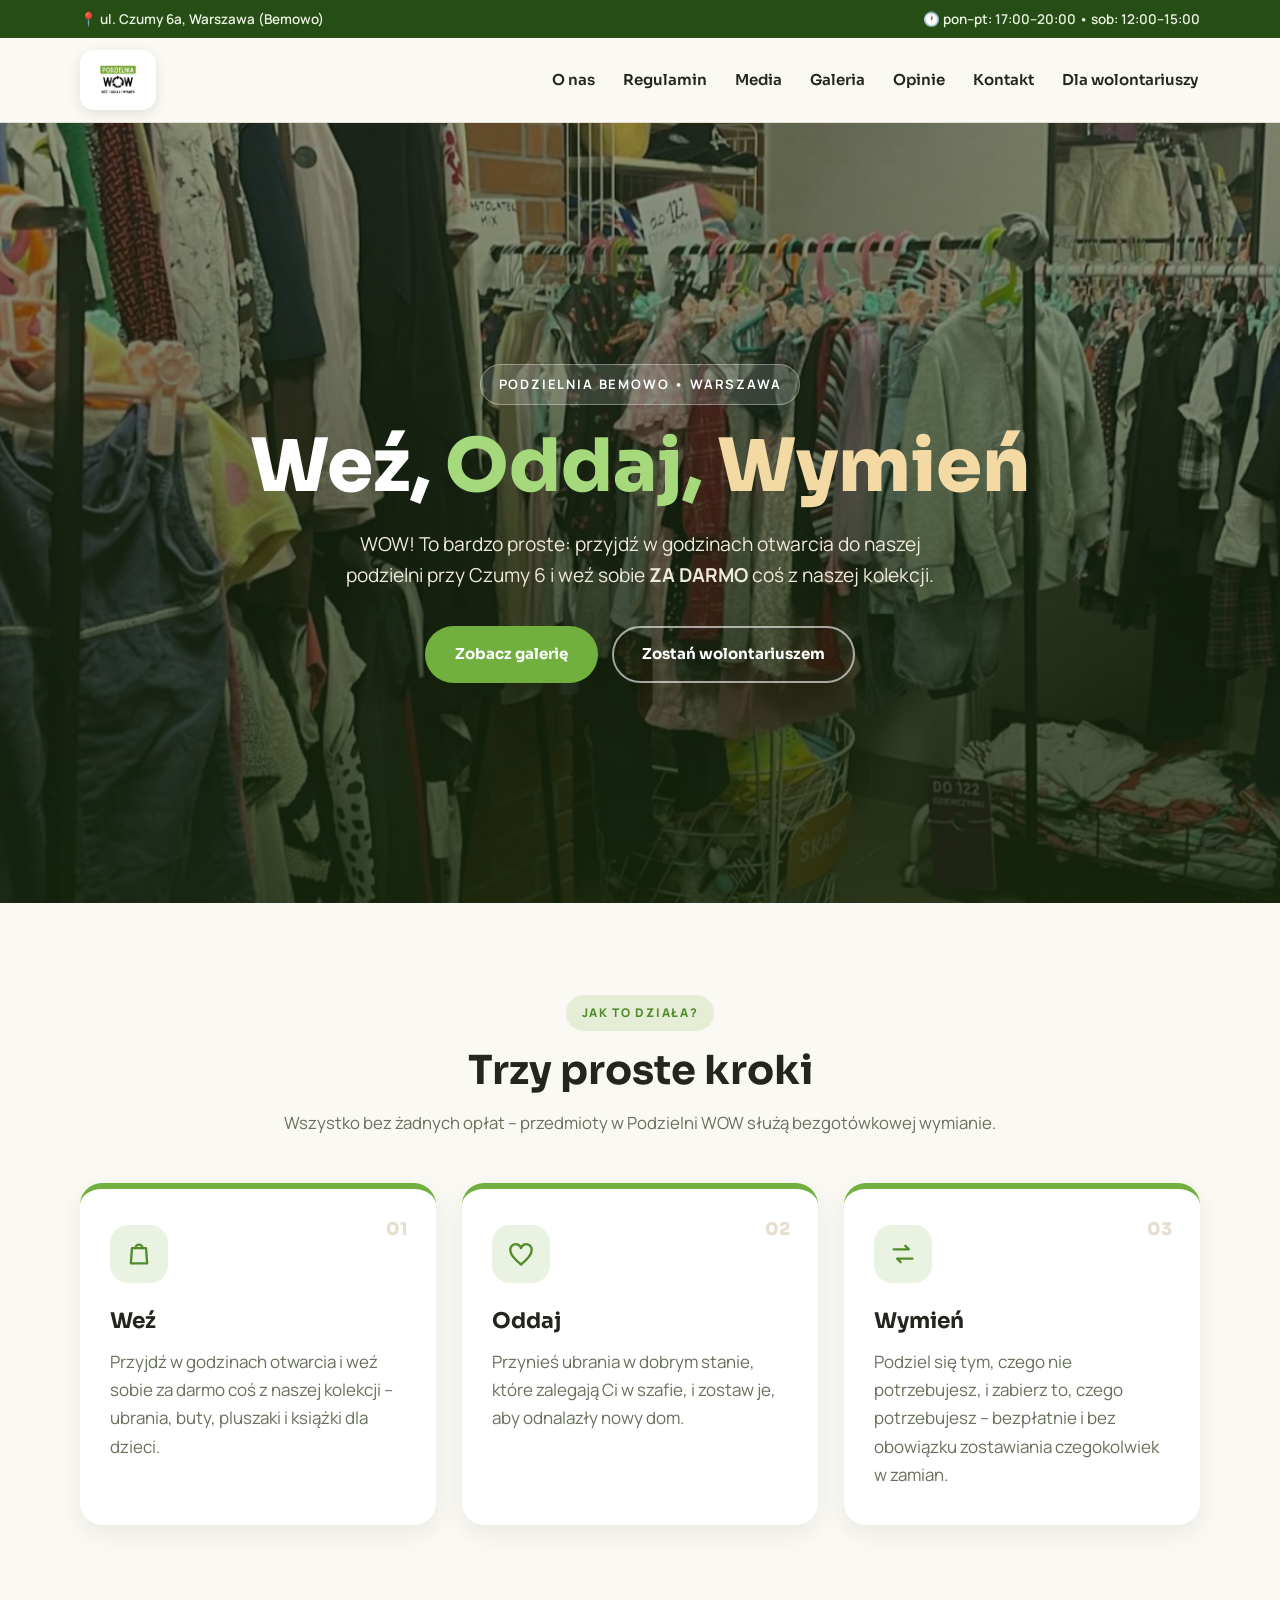
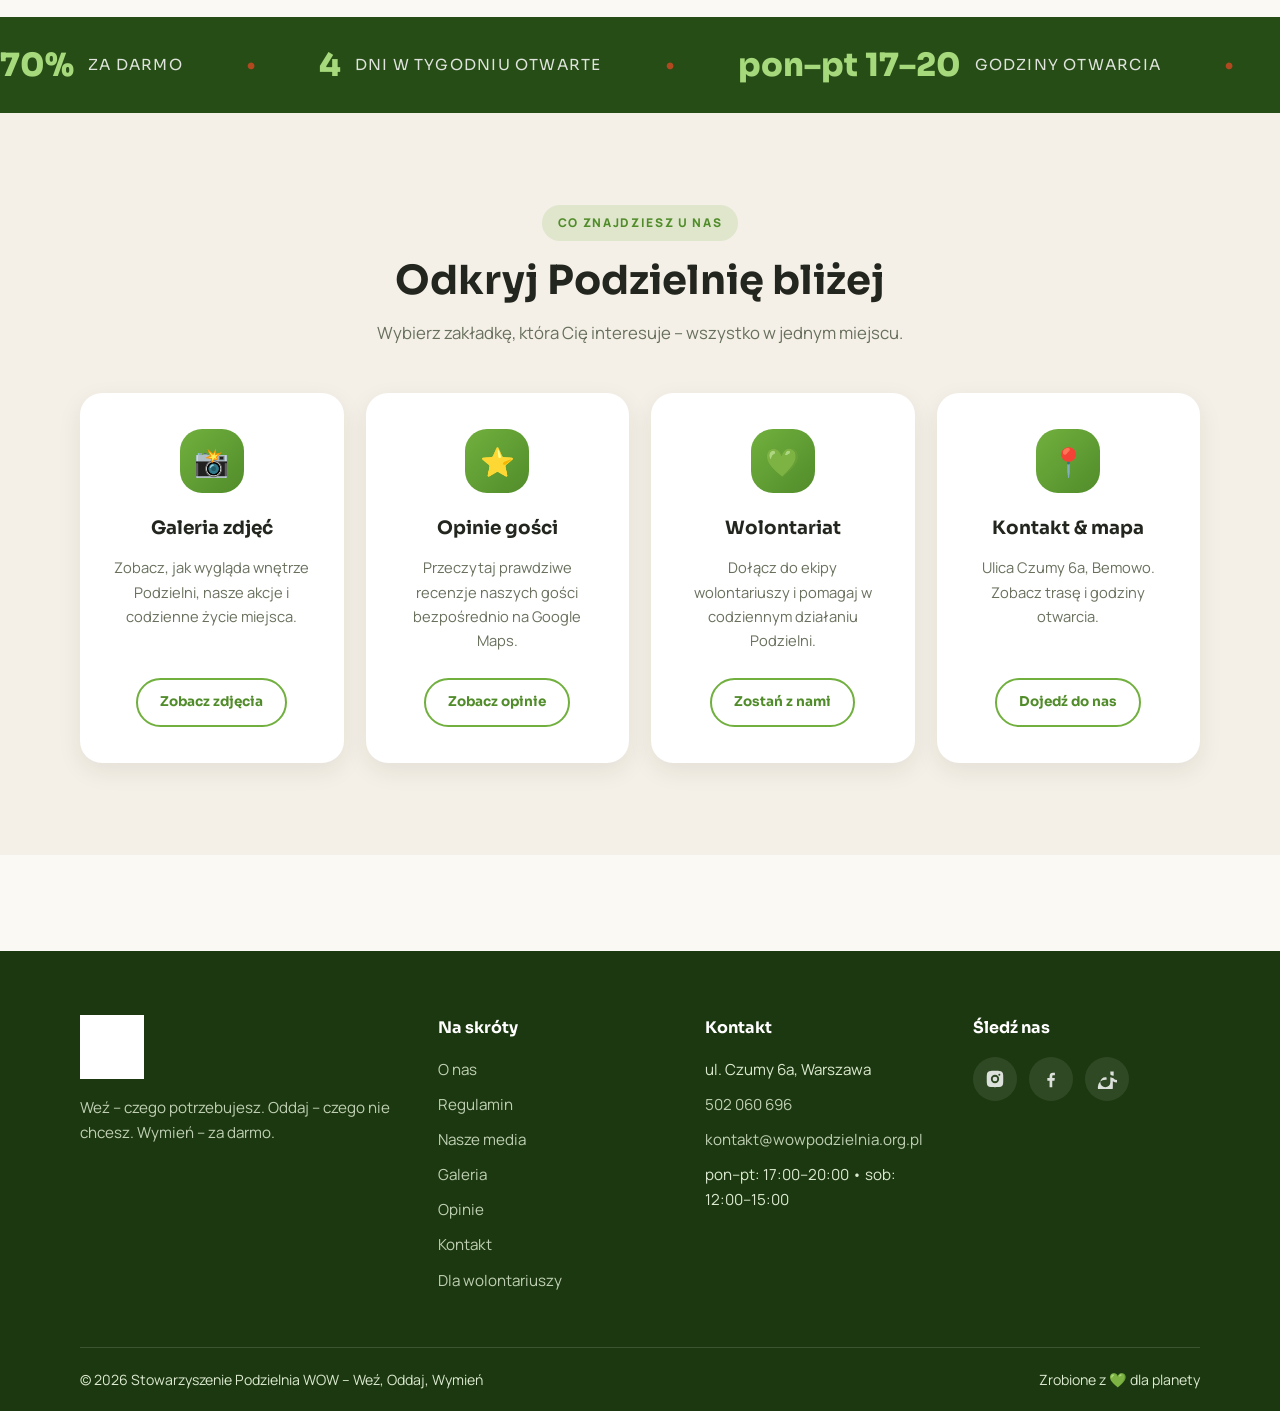
==== commit 8ea6b201: "Update branding and content in index.html" ====
--- a/index.html
+++ b/index.html
@@ -17,7 +17,7 @@
 </div></div>
 
 <header class="header" id="header"><div class="container header-inner">
-  <a class="brand" href="index.html"><img src="Podzielnialogo.png" alt="Podzielnia WOW"></a>
+  <a class="brand" href="index.html"><img src="Podzielnialogo.png" alt="Podzielnia WOW – Weź, Oddaj, Wymień"></a>
   <nav class="nav" id="nav">
     <a href="o-nas.html">O nas</a>
     <a href="regulamin.html">Regulamin</a>
@@ -67,26 +67,30 @@
 
 <div class="marquee" data-reveal>
   <div class="marquee-track">
-    <div class="marquee-item"><span class="val" data-count="70" data-suffix="+">0</span><span class="lbl">opinii w Google</span></div>
-    <span class="marquee-sep">•</span>
-    <div class="marquee-item"><span class="val">4,7★</span><span class="lbl">średnia ocena</span></div>
-    <span class="marquee-sep">•</span>
-    <div class="marquee-item"><span class="val" data-count="2" data-suffix=" T">0</span><span class="lbl">rozdanych ubrań miesięcznie</span></div>
+    <div class="marquee-item"><span class="val" data-count="100" data-suffix="%">0</span><span class="lbl">za darmo</span></div>
     <span class="marquee-sep">•</span>
     <div class="marquee-item"><span class="val" data-count="6">0</span><span class="lbl">dni w tygodniu otwarte</span></div>
     <span class="marquee-sep">•</span>
+    <div class="marquee-item"><span class="val">pon–pt 17–20</span><span class="lbl">godziny otwarcia</span></div>
+    <span class="marquee-sep">•</span>
+    <div class="marquee-item"><span class="val">sob 12–15</span><span class="lbl">zapraszamy też w soboty</span></div>
+    <span class="marquee-sep">•</span>
+    <div class="marquee-item"><span class="val">Czumy 6a</span><span class="lbl">Warszawa Bemowo</span></div>
+    <span class="marquee-sep">•</span>
+    <div class="marquee-item"><span class="val">Weź • Oddaj • Wymień</span><span class="lbl">nasza misja</span></div>
+    <span class="marquee-sep">•</span>
+    <!-- duplikat dla płynnej pętli -->
     <div class="marquee-item"><span class="val" data-count="100" data-suffix="%">0</span><span class="lbl">za darmo</span></div>
-    <span class="marquee-sep">•</span>
-    <!-- duplikat dla ciągłego paska -->
-    <div class="marquee-item"><span class="val" data-count="70" data-suffix="+">0</span><span class="lbl">opinii w Google</span></div>
-    <span class="marquee-sep">•</span>
-    <div class="marquee-item"><span class="val">4,7★</span><span class="lbl">średnia ocena</span></div>
-    <span class="marquee-sep">•</span>
-    <div class="marquee-item"><span class="val" data-count="2" data-suffix=" T">0</span><span class="lbl">rozdanych ubrań miesięcznie</span></div>
     <span class="marquee-sep">•</span>
     <div class="marquee-item"><span class="val" data-count="6">0</span><span class="lbl">dni w tygodniu otwarte</span></div>
     <span class="marquee-sep">•</span>
-    <div class="marquee-item"><span class="val" data-count="100" data-suffix="%">0</span><span class="lbl">za darmo</span></div>
+    <div class="marquee-item"><span class="val">pon–pt 17–20</span><span class="lbl">godziny otwarcia</span></div>
+    <span class="marquee-sep">•</span>
+    <div class="marquee-item"><span class="val">sob 12–15</span><span class="lbl">zapraszamy też w soboty</span></div>
+    <span class="marquee-sep">•</span>
+    <div class="marquee-item"><span class="val">Czumy 6a</span><span class="lbl">Warszawa Bemowo</span></div>
+    <span class="marquee-sep">•</span>
+    <div class="marquee-item"><span class="val">Weź • Oddaj • Wymień</span><span class="lbl">nasza misja</span></div>
   </div>
 </div>
 
@@ -104,8 +108,8 @@
     </a>
     <a class="cta-card" href="opinie.html" data-reveal style="--d:.1s">
       <div class="ico">⭐</div><h3>Opinie gości</h3>
-      <p>4,7/5 gwiazdek z ponad 70 opinii na Google Maps – sprawdź, co piszą inni.</p>
-      <span class="btn btn-outline">Czytaj opinie</span>
+      <p>Przeczytaj prawdziwe recenzje naszych gości bezpośrednio na Google Maps.</p>
+      <span class="btn btn-outline">Zobacz opinie</span>
     </a>
     <a class="cta-card" href="wolontariusze.html" data-reveal style="--d:.2s">
       <div class="ico">💚</div><h3>Wolontariat</h3>
@@ -121,7 +125,7 @@
 </div></section>
 
 <footer class="footer"><div class="container footer-grid">
-  <div><img class="brand-f" src="Podzielnialogo.png" alt="Podzielnia WOW" style="height:64px;margin-bottom:16px;filter:brightness(0) invert(1)">
+  <div><img src="Podzielnialogo.png" alt="Podzielnia WOW" style="height:64px;margin-bottom:16px;filter:brightness(0) invert(1)">
     <p style="font-size:.95rem;opacity:.85">Weź – czego potrzebujesz. Oddaj – czego nie chcesz. Wymień – za darmo.</p>
   </div>
   <div><h4>Na skróty</h4><ul>
@@ -149,4 +153,4 @@
 
 <script src="script.js"></script>
 </body>
-</html>
+                                                                                    </html>
--- a/style.css
+++ b/style.css
@@ -21,12 +21,12 @@
 .topbar{background:var(--green-deep);color:#e9f2e0;font-size:13.5px;font-weight:600}
 .topbar-inner{display:flex;justify-content:space-between;gap:14px;padding:8px 0;flex-wrap:wrap}
 
-/* --- nagłówek --- */
-.header{position:sticky;top:0;z-index:100;background:rgba(251,249,244,.96);border-bottom:1px solid var(--line);transition:box-shadow .3s}
+/* --- nagłówek (pełne tło = logo zawsze widoczne) --- */
+.header{position:sticky;top:0;z-index:100;background:#fbf9f4;border-bottom:1px solid var(--line);transition:box-shadow .3s}
 .header.scrolled{box-shadow:0 6px 22px rgba(0,0,0,.1)}
 .header-inner{display:flex;align-items:center;justify-content:space-between;gap:20px;padding:12px 0}
-.brand img{height:56px;width:auto;transition:transform .4s}
-.brand:hover img{transform:rotate(-6deg) scale(1.05)}
+.brand{display:inline-flex;align-items:center}
+.brand img{height:60px;width:auto;object-fit:contain;background:#fff;border-radius:14px;padding:4px 12px;box-shadow:0 4px 14px rgba(0,0,0,.1)}
 .nav{display:flex;gap:24px;align-items:center}
 .nav a{font-family:var(--head);font-weight:600;font-size:15px;position:relative;padding:6px 2px;transition:color .3s}
 .nav a::after{content:"";position:absolute;left:0;bottom:0;height:3px;width:100%;border-radius:3px;background:var(--green);transform:scaleX(0);transform-origin:left;transition:transform .3s}
@@ -86,7 +86,7 @@
 h2{font-family:var(--head);font-weight:700;font-size:clamp(1.7rem,3.6vw,2.5rem);line-height:1.2;margin-bottom:14px}
 .lead{color:var(--muted);font-size:1.05rem}
 
-/* --- karty kroków Weź/Oddaj/Wymień --- */
+/* --- karty kroków --- */
 .steps{display:grid;grid-template-columns:repeat(3,1fr);gap:26px}
 .step{background:var(--card);border-radius:var(--r);padding:36px 30px;box-shadow:var(--sh);border-top:6px solid var(--green);transition:.35s;position:relative}
 .step:hover{transform:translateY(-10px);box-shadow:var(--sh-lg);border-top-color:var(--terra)}
@@ -99,7 +99,7 @@
 .step .no{position:absolute;top:26px;right:28px;font-family:var(--head);font-weight:800;font-size:1.1rem;color:var(--line);transition:.3s}
 .step:hover .no{color:var(--terra)}
 
-/* --- CTA karty do zakładek (główna) --- */
+/* --- karty CTA --- */
 .cta-grid{display:grid;grid-template-columns:repeat(4,1fr);gap:22px}
 .cta-card{background:var(--card);border-radius:var(--r);padding:34px 26px;box-shadow:var(--sh);text-align:center;transition:.35s;display:flex;flex-direction:column;align-items:center;gap:12px;border:2px solid transparent}
 .cta-card:hover{transform:translateY(-10px);box-shadow:var(--sh-lg);border-color:var(--green)}
@@ -109,9 +109,9 @@
 .cta-card p{color:var(--muted);font-size:.92rem;margin-bottom:14px;flex:1}
 .cta-card .btn{margin-top:auto;padding:11px 22px;font-size:13.5px}
 
-/* --- marquee (przesuwający się pasek statystyk) --- */
+/* --- marquee --- */
 .marquee{background:var(--green-deep);color:#fff;padding:22px 0;overflow:hidden;position:relative}
-.marquee-track{display:flex;gap:60px;white-space:nowrap;animation:marquee 30s linear infinite;width:max-content}
+.marquee-track{display:flex;gap:60px;white-space:nowrap;animation:marquee 30s linear infinite;width:max-content;align-items:center}
 .marquee-item{display:flex;align-items:center;gap:14px;font-family:var(--head)}
 .marquee-item .val{font-size:2rem;font-weight:800;color:#a5d97c}
 .marquee-item .lbl{font-size:.95rem;opacity:.85;text-transform:uppercase;letter-spacing:.08em}
@@ -125,44 +125,31 @@
 .chip.t{background:var(--terra)}
 .chip.t:hover{background:var(--green-deep)}
 
-/* --- galeria polaroid --- */
+/* --- galeria polaroid (bez podpisów) --- */
 .gallery-grid{display:grid;grid-template-columns:repeat(3,1fr);gap:34px}
-.polaroid{background:#fff;padding:16px 16px 58px;border-radius:6px;box-shadow:0 10px 24px rgba(0,0,0,.18);transition:.45s;position:relative;cursor:pointer}
-.polaroid::before{content:"";position:absolute;top:16px;left:16px;right:16px;bottom:58px;border:1px solid rgba(0,0,0,.08);pointer-events:none;border-radius:3px}
-.polaroid img{width:100%;aspect-ratio:4/3;object-fit:cover;border-radius:3px;display:block}
-.polaroid .caption{position:absolute;bottom:16px;left:16px;right:16px;text-align:center;font-family:'Sora',cursive;font-style:italic;color:var(--muted);font-size:14.5px;transition:.4s;opacity:.7}
+.polaroid{background:#fff;padding:14px;border-radius:8px;box-shadow:0 10px 24px rgba(0,0,0,.18);transition:.45s;position:relative;cursor:pointer}
+.polaroid img{width:100%;aspect-ratio:4/3;object-fit:cover;border-radius:4px;display:block}
 .polaroid:nth-child(odd){transform:rotate(-2.5deg)}
 .polaroid:nth-child(even){transform:rotate(2deg)}
 .polaroid:nth-child(3n){transform:rotate(-1deg)}
 .polaroid:nth-child(3n+1){transform:rotate(1.5deg)}
 .polaroid:hover{transform:rotate(0) translateY(-14px) scale(1.04) !important;box-shadow:0 28px 50px rgba(39,77,23,.3);z-index:5}
-.polaroid:hover .caption{opacity:1;color:var(--green-dark);transform:translateY(-4px)}
-
-/* --- opinie Google --- */
-.rating-summary{background:linear-gradient(135deg,var(--green-deep),#1a330d);color:#fff;border-radius:34px;padding:clamp(36px,6vw,54px);box-shadow:var(--sh-lg);display:grid;grid-template-columns:1fr 1.3fr;gap:40px;align-items:center;margin-bottom:50px}
-.rating-big{font-family:var(--head);font-weight:800;font-size:clamp(4rem,10vw,6.5rem);line-height:1;color:#a5d97c}
+
+/* --- opinie --- */
+.rating-summary{background:linear-gradient(135deg,var(--green-deep),#1a330d);color:#fff;border-radius:34px;padding:clamp(36px,6vw,54px);box-shadow:var(--sh-lg);display:grid;grid-template-columns:1fr 1.6fr;gap:40px;align-items:center;margin-bottom:50px}
+.rating-star{font-size:clamp(4rem,10vw,6.5rem);line-height:1;color:#fbbf24;animation:float 4s ease-in-out infinite}
 .stars{color:#fbbf24;font-size:1.6rem;letter-spacing:4px;margin:8px 0}
-.rating-count{font-size:1.05rem;opacity:.85}
 .reviews-grid{display:grid;grid-template-columns:repeat(3,1fr);gap:24px}
 .review{background:var(--card);border-radius:var(--r);padding:30px;box-shadow:var(--sh);transition:.35s;display:flex;flex-direction:column;gap:14px;position:relative;border-top:5px solid var(--green)}
 .review:hover{transform:translateY(-8px);box-shadow:var(--sh-lg);border-top-color:var(--terra)}
-.review-header{display:flex;gap:14px;align-items:center}
-.avatar{width:52px;height:52px;border-radius:50%;background:linear-gradient(135deg,var(--green),var(--terra));color:#fff;display:grid;place-items:center;font-family:var(--head);font-weight:800;font-size:1.2rem;flex:0 0 52px}
-.review-author{font-family:var(--head);font-weight:700}
-.review-date{font-size:.82rem;color:var(--muted)}
-.review-stars{color:#fbbf24;letter-spacing:2px;font-size:1.05rem}
-.review-text{color:var(--ink);font-size:.97rem;line-height:1.65}
-.review-text::before{content:"❝ ";font-size:1.4rem;color:var(--green);line-height:0;vertical-align:-6px;margin-right:4px}
-.google-badge{display:inline-flex;align-items:center;gap:10px;font-weight:800;color:var(--green-dark);font-size:.9rem;margin-top:6px}
-.google-badge .g{background:#fff;border:1.5px solid #e5e7eb;padding:4px 10px;border-radius:6px;font-family:'Sora';font-size:.78rem;letter-spacing:.08em}
 .write-review{text-align:center;margin-top:44px}
 
-/* --- split (tekst + zdjęcie) --- */
+/* --- split --- */
 .split{display:grid;grid-template-columns:1.05fr .95fr;gap:56px;align-items:center}
 .split img{border-radius:28px;box-shadow:var(--sh-lg);width:100%;height:100%;object-fit:cover;max-height:520px;transition:.5s}
 .split img:hover{transform:scale(1.02) rotate(-1deg)}
 
-/* --- regulamin z zakładkami --- */
+/* --- regulamin --- */
 .law-tabs{display:flex;flex-wrap:wrap;gap:8px;margin-bottom:30px}
 .law-tab{background:var(--card);border:2px solid var(--line);border-radius:999px;padding:12px 22px;font-family:var(--head);font-weight:700;font-size:14px;cursor:pointer;transition:.25s;color:var(--ink)}
 .law-tab:hover{border-color:var(--green);color:var(--green-dark);transform:translateY(-2px)}
@@ -203,7 +190,7 @@
 .vol-img{border-radius:28px;box-shadow:var(--sh-lg);margin:56px auto;max-height:420px;width:100%;object-fit:cover;transition:.5s}
 .vol-img:hover{transform:scale(1.02)}
 
-/* --- FAQ accordion --- */
+/* --- FAQ --- */
 .faq{background:var(--card);border-radius:18px;box-shadow:var(--sh);margin-bottom:14px;overflow:hidden;transition:.3s}
 .faq:hover{box-shadow:var(--sh-lg)}
 .faq summary{cursor:pointer;padding:20px 26px;font-family:var(--head);font-weight:700;display:flex;justify-content:space-between;align-items:center;gap:16px;list-style:none}
@@ -212,7 +199,7 @@
 .faq[open] .icon{transform:rotate(45deg);background:var(--green);color:#fff}
 .faq-body{padding:0 26px 24px;color:var(--muted)}
 
-/* --- media społecznościowe --- */
+/* --- media --- */
 .media-grid{display:grid;grid-template-columns:repeat(3,1fr);gap:26px}
 .media-card{background:var(--card);border-radius:28px;padding:44px 32px;box-shadow:var(--sh);text-align:center;transition:.4s;display:flex;flex-direction:column;align-items:center;gap:14px;position:relative;overflow:hidden}
 .media-card::before{content:"";position:absolute;top:-60%;left:-60%;width:220%;height:220%;background:conic-gradient(from 0deg,transparent,rgba(113,176,62,.15),transparent 30%);opacity:0;transition:opacity .5s;animation:spin 6s linear infinite}
@@ -257,7 +244,6 @@
 .footer h4{font-family:var(--head);color:#fff;margin-bottom:16px;font-size:1rem}
 .footer a{opacity:.85;transition:.3s}.footer a:hover{opacity:1;color:#a5d97c;padding-left:4px}
 .footer li{margin-bottom:10px;font-size:.95rem}
-.footer .brand-f img{height:64px;margin-bottom:16px;filter:brightness(0) invert(1)}
 .socials{display:flex;gap:12px}
 .socials a{width:44px;height:44px;border-radius:50%;background:rgba(255,255,255,.1);display:grid;place-items:center;transition:.3s}
 .socials a:hover{background:var(--green);transform:translateY(-4px) rotate(-10deg)}
@@ -267,12 +253,6 @@
 /* --- animacje reveal --- */
 [data-reveal]{opacity:0;transform:translateY(26px);transition:opacity .7s ease var(--d,0s),transform .7s ease var(--d,0s)}
 [data-reveal].revealed{opacity:1;transform:none}
-[data-reveal="fade"]{transform:translateY(0) scale(.96)}
-[data-reveal="fade"].revealed{transform:none}
-[data-reveal="left"]{transform:translateX(-40px)}
-[data-reveal="left"].revealed{transform:none}
-[data-reveal="right"]{transform:translateX(40px)}
-[data-reveal="right"].revealed{transform:none}
 [data-reveal="scale"]{transform:scale(.85)}
 [data-reveal="scale"].revealed{transform:none}
 @media (prefers-reduced-motion:reduce){[data-reveal]{transition:none;opacity:1;transform:none}*{animation-duration:.01ms !important}}
@@ -283,6 +263,7 @@
   .nav{position:fixed;inset:0;background:var(--paper);flex-direction:column;justify-content:center;gap:8px;transform:translateY(-102%);transition:transform .45s cubic-bezier(.7,0,.3,1);z-index:65}
   .nav.open{transform:none}
   .nav a{font-size:1.7rem;padding:14px 0}
+  .brand img{height:48px}
   .steps,.gallery-grid,.media-grid,.reviews-grid,.cta-grid{grid-template-columns:1fr}
   .rating-summary{grid-template-columns:1fr;text-align:center}
   .split,.guests,.duo,.contact-grid{grid-template-columns:1fr}
@@ -293,4 +274,4 @@
   .topbar-inner span:last-child{display:none}
   .section{padding:64px 0}
   .footer-grid{grid-template-columns:1fr}
-  }
+           }
